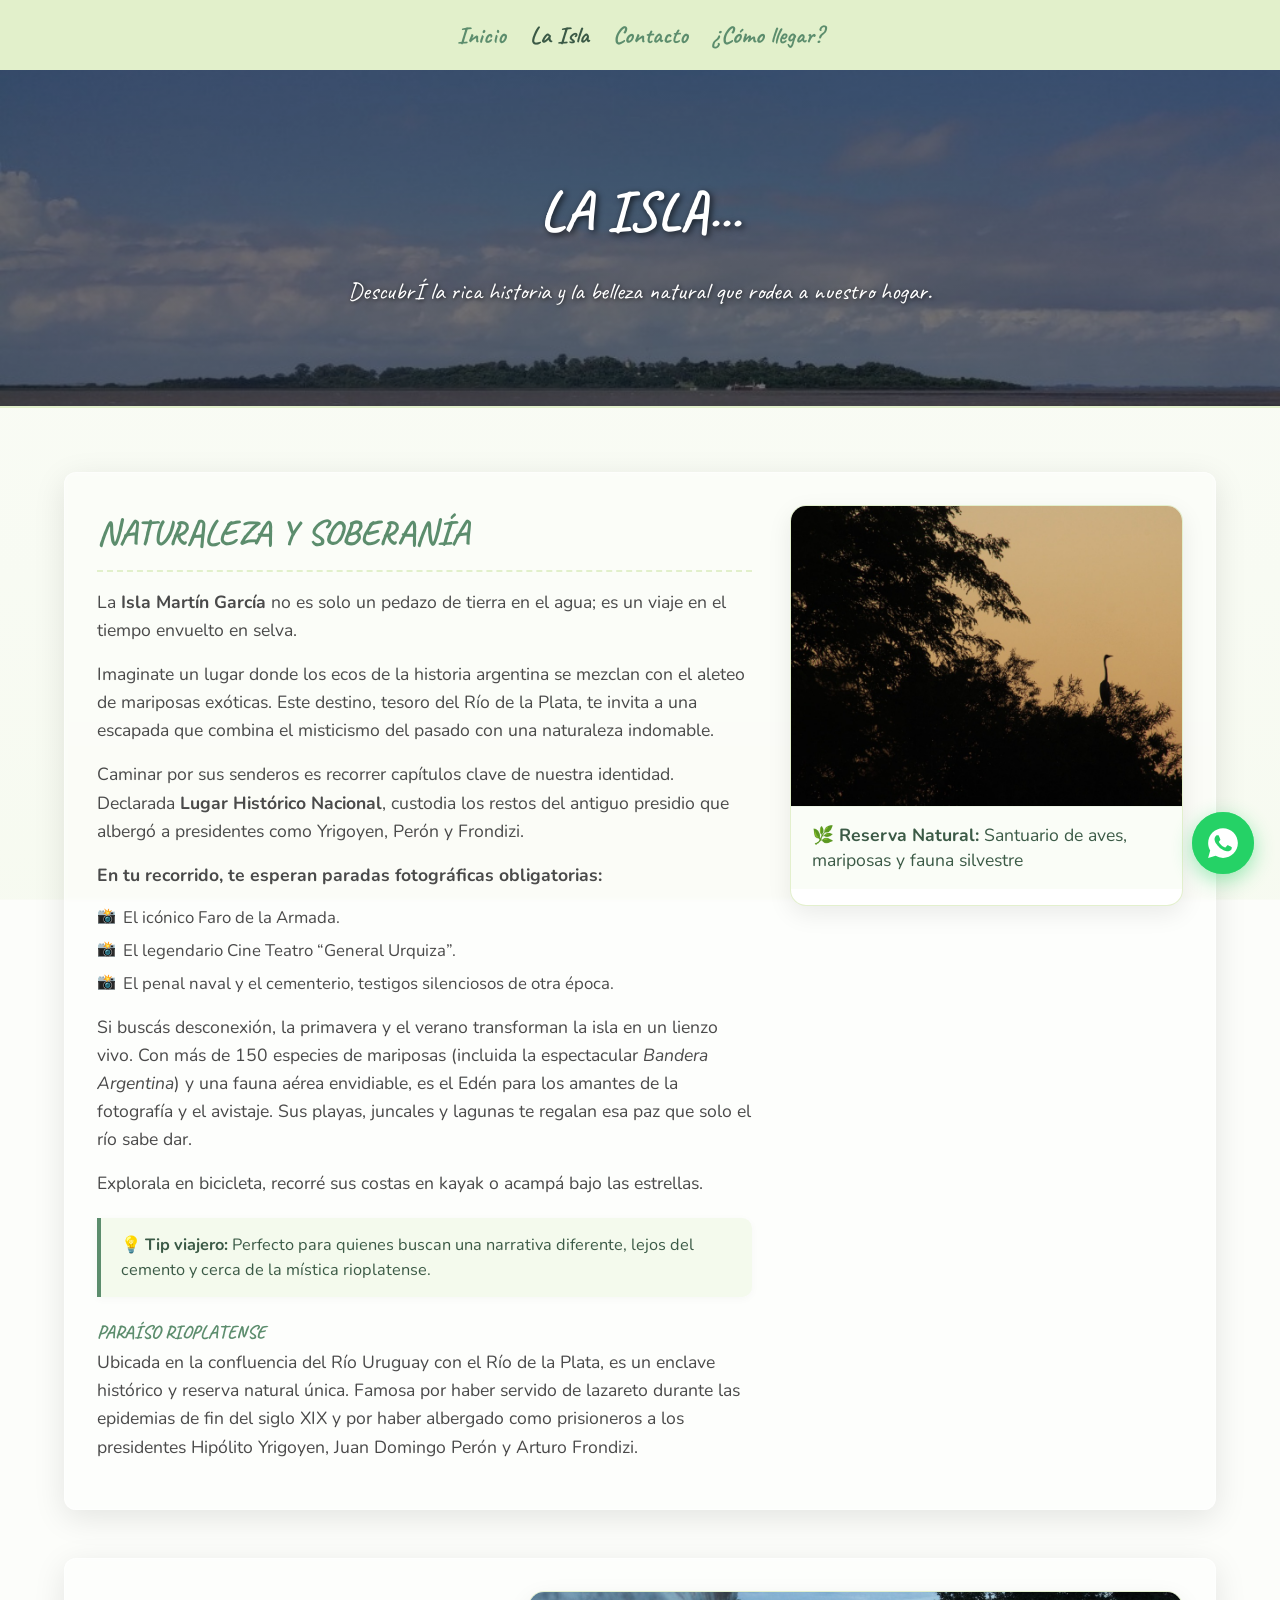
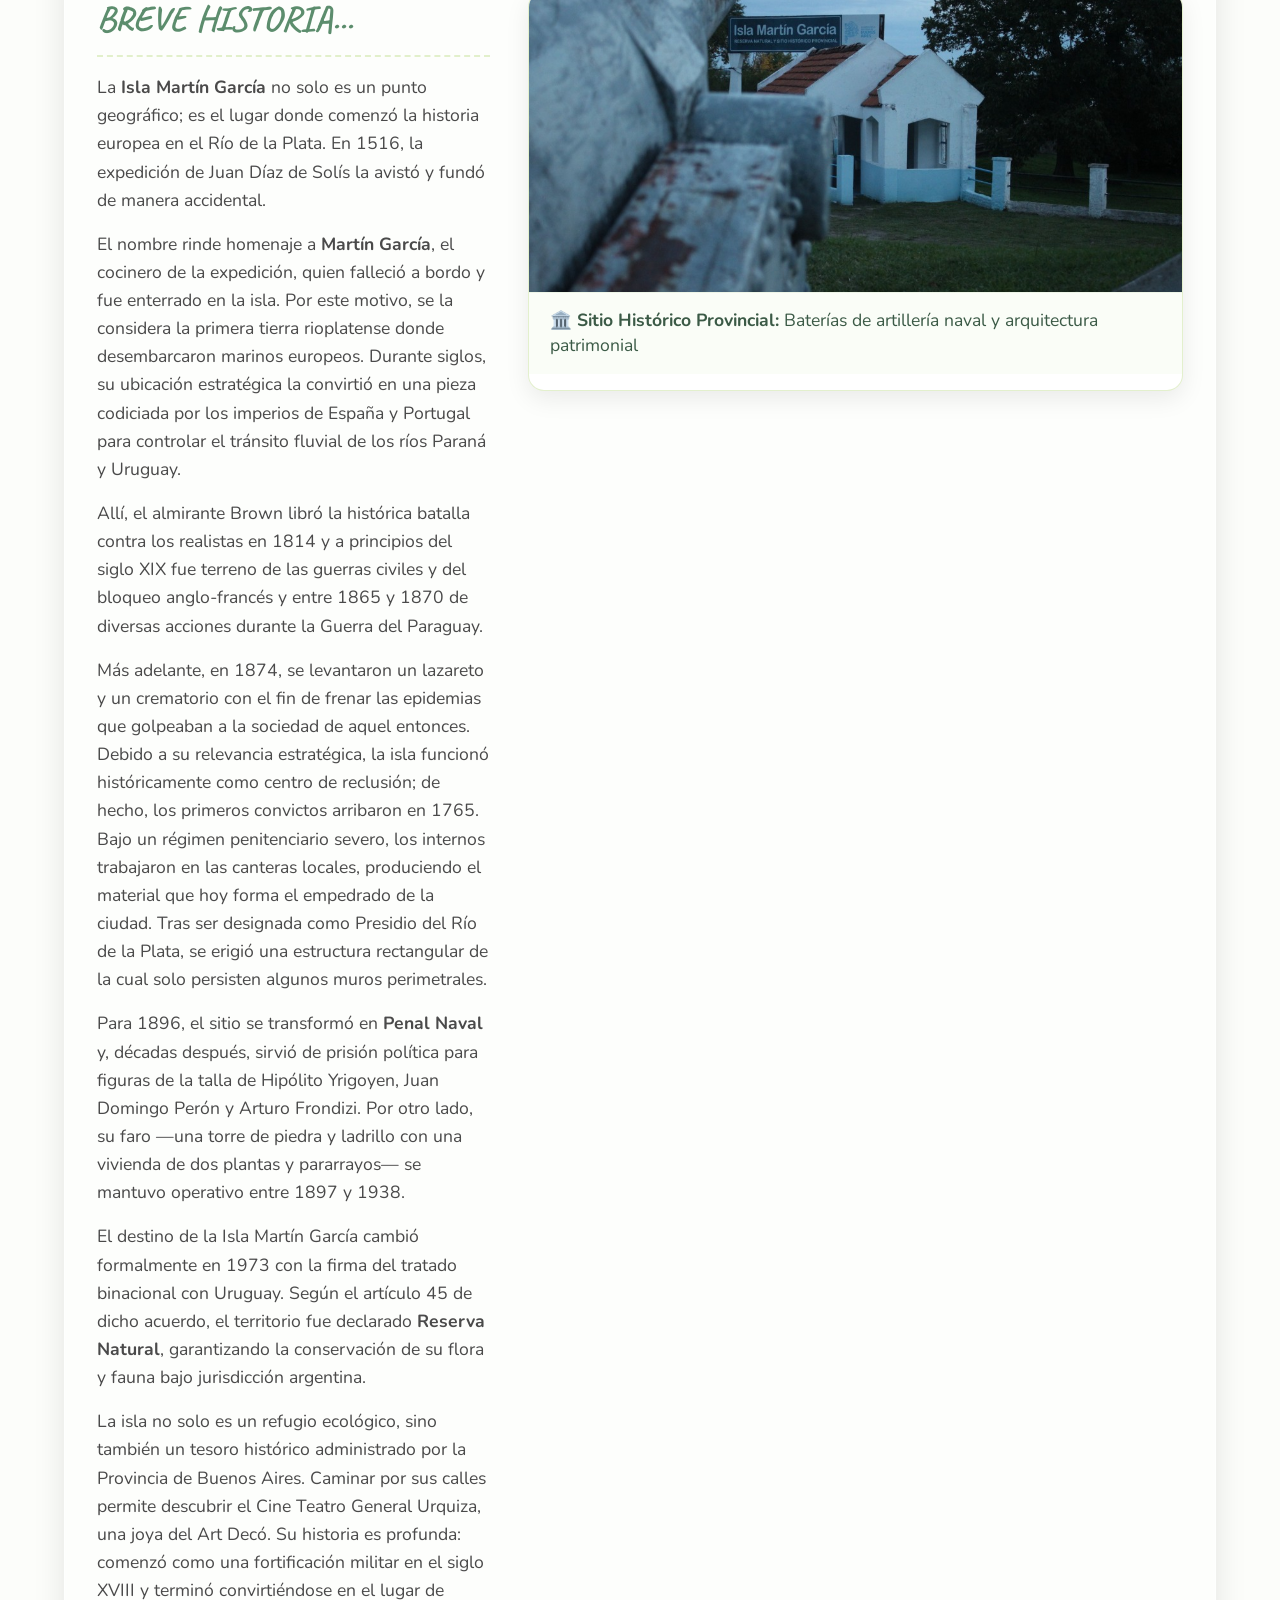
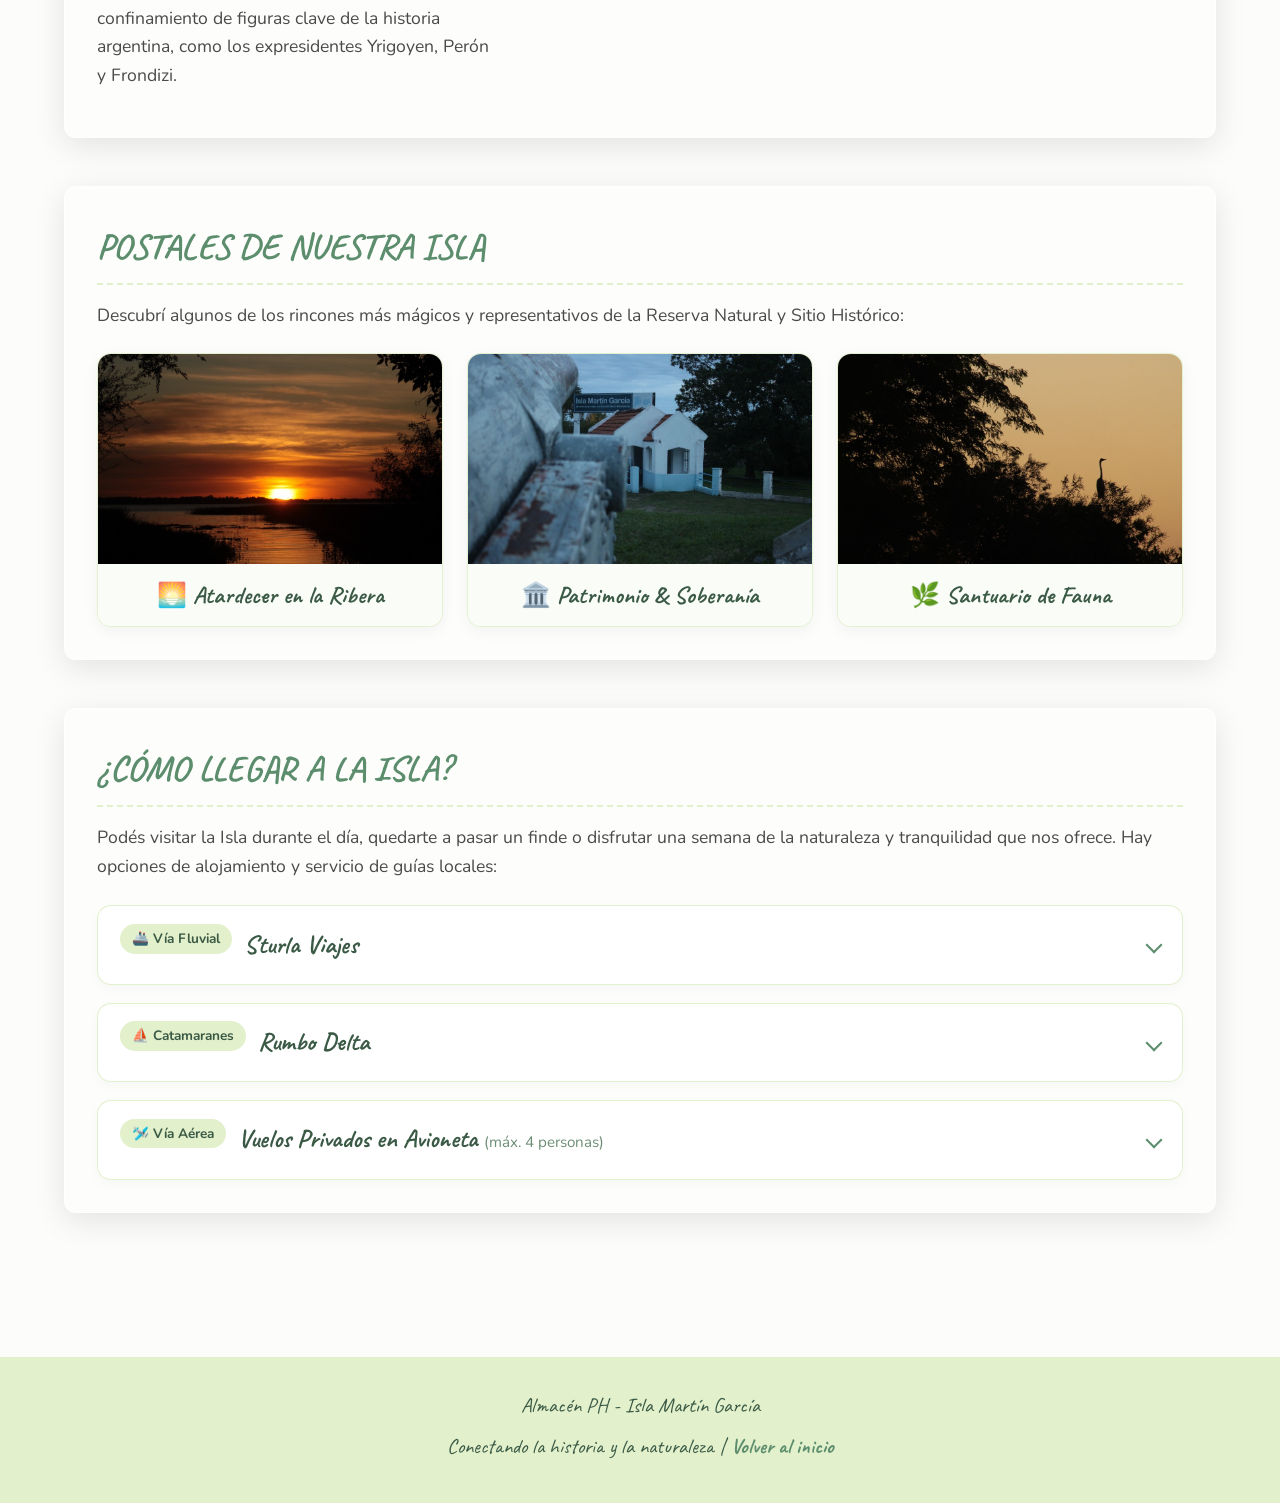
==== historia.html @ ea7d2fed "Actualizar foto del hero en ambas paginas con la panoramica de la Isla Martin Garcia" ====
<!DOCTYPE html>
<html lang="es">
<head>
    <meta charset="UTF-8">
    <meta name="viewport" content="width=device-width, initial-scale=1.0">
    <title>Historia - Isla Martín García</title>
    <link rel="stylesheet" href="styles.css?v=3.8">
</head>
<body>
    <header>
        <nav>
            <ul>
                <li><a href="index.html">Inicio</a></li>
                <li><a href="historia.html" style="color: #3b5a46;">La Isla</a></li>
                <li><a href="index.html#contacto">Contacto</a></li>
                <li><a href="#como-llegar">¿Cómo llegar?</a></li>
            </ul>
        </nav>
    </header>

    <section class="hero">
        <h2>LA ISLA...</h2>
        <p class="cursive-text">DescubrÍ la rica historia y la belleza natural que rodea a nuestro hogar.</p>
    </section>

    <main class="historia-main-container">
        <section class="content-section history-media-section">
            <div class="history-content-grid">
                <div class="history-text-col">
                    <h2>NATURALEZA Y SOBERANÍA</h2>
                    <p>La <strong>Isla Martín García</strong> no es solo un pedazo de tierra en el agua; es un viaje en el tiempo envuelto en selva.</p>
                    <p>Imaginate un lugar donde los ecos de la historia argentina se mezclan con el aleteo de mariposas exóticas. Este destino, tesoro del Río de la Plata, te invita a una escapada que combina el misticismo del pasado con una naturaleza indomable.</p>
                    <p>Caminar por sus senderos es recorrer capítulos clave de nuestra identidad. Declarada <strong>Lugar Histórico Nacional</strong>, custodia los restos del antiguo presidio que albergó a presidentes como Yrigoyen, Perón y Frondizi.</p>
                    
                    <p><strong>En tu recorrido, te esperan paradas fotográficas obligatorias:</strong></p>
                    <ul class="history-points">
                        <li>El icónico Faro de la Armada.</li>
                        <li>El legendario Cine Teatro “General Urquiza”.</li>
                        <li>El penal naval y el cementerio, testigos silenciosos de otra época.</li>
                    </ul>

                    <p>Si buscás desconexión, la primavera y el verano transforman la isla en un lienzo vivo. Con más de 150 especies de mariposas (incluida la espectacular <em>Bandera Argentina</em>) y una fauna aérea envidiable, es el Edén para los amantes de la fotografía y el avistaje. Sus playas, juncales y lagunas te regalan esa paz que solo el río sabe dar.</p>
                    <p>Explorala en bicicleta, recorré sus costas en kayak o acampá bajo las estrellas.</p>
                    
                    <div class="tip-viajero">
                        💡 <strong>Tip viajero:</strong> Perfecto para quienes buscan una narrativa diferente, lejos del cemento y cerca de la mística rioplatense.
                    </div>

                    <h3>PARAÍSO RIOPLATENSE</h3>
                    <p>Ubicada en la confluencia del Río Uruguay con el Río de la Plata, es un enclave histórico y reserva natural única. Famosa por haber servido de lazareto durante las epidemias de fin del siglo XIX y por haber albergado como prisioneros a los presidentes Hipólito Yrigoyen, Juan Domingo Perón y Arturo Frondizi.</p>
                </div>
                <div class="history-media-card">
                    <div class="history-img-wrapper">
                        <img src="img/fauna-garza-isla.jpg" alt="Fauna autóctona en la Reserva Natural Isla Martín García" loading="lazy" class="history-img">
                    </div>
                    <p class="history-caption">🌿 <strong>Reserva Natural:</strong> Santuario de aves, mariposas y fauna silvestre</p>
                </div>
            </div>
        </section>

        <section class="content-section history-media-section">
            <div class="history-content-grid reverse-grid">
                <div class="history-text-col">
                    <h2>BREVE HISTORIA...</h2>
                    <p>La <strong>Isla Martín García</strong> no solo es un punto geográfico; es el lugar donde comenzó la historia europea en el Río de la Plata. En 1516, la expedición de Juan Díaz de Solís la avistó y fundó de manera accidental.</p>
                    <p>El nombre rinde homenaje a <strong>Martín García</strong>, el cocinero de la expedición, quien falleció a bordo y fue enterrado en la isla. Por este motivo, se la considera la primera tierra rioplatense donde desembarcaron marinos europeos. Durante siglos, su ubicación estratégica la convirtió en una pieza codiciada por los imperios de España y Portugal para controlar el tránsito fluvial de los ríos Paraná y Uruguay.</p>
                    <p>Allí, el almirante Brown libró la histórica batalla contra los realistas en 1814 y a principios del siglo XIX fue terreno de las guerras civiles y del bloqueo anglo-francés y entre 1865 y 1870 de diversas acciones durante la Guerra del Paraguay.</p>
                    <p>Más adelante, en 1874, se levantaron un lazareto y un crematorio con el fin de frenar las epidemias que golpeaban a la sociedad de aquel entonces. Debido a su relevancia estratégica, la isla funcionó históricamente como centro de reclusión; de hecho, los primeros convictos arribaron en 1765. Bajo un régimen penitenciario severo, los internos trabajaron en las canteras locales, produciendo el material que hoy forma el empedrado de la ciudad. Tras ser designada como Presidio del Río de la Plata, se erigió una estructura rectangular de la cual solo persisten algunos muros perimetrales.</p>
                    <p>Para 1896, el sitio se transformó en <strong>Penal Naval</strong> y, décadas después, sirvió de prisión política para figuras de la talla de Hipólito Yrigoyen, Juan Domingo Perón y Arturo Frondizi. Por otro lado, su faro —una torre de piedra y ladrillo con una vivienda de dos plantas y pararrayos— se mantuvo operativo entre 1897 y 1938.</p>
                    <p>El destino de la Isla Martín García cambió formalmente en 1973 con la firma del tratado binacional con Uruguay. Según el artículo 45 de dicho acuerdo, el territorio fue declarado <strong>Reserva Natural</strong>, garantizando la conservación de su flora y fauna bajo jurisdicción argentina.</p>
                    <p>La isla no solo es un refugio ecológico, sino también un tesoro histórico administrado por la Provincia de Buenos Aires. Caminar por sus calles permite descubrir el Cine Teatro General Urquiza, una joya del Art Decó. Su historia es profunda: comenzó como una fortificación militar en el siglo XVIII y terminó convirtiéndose en el lugar de confinamiento de figuras clave de la historia argentina, como los expresidentes Yrigoyen, Perón y Frondizi.</p>
                </div>
                <div class="history-media-card">
                    <div class="history-img-wrapper">
                        <img src="img/canon-sitio-historico.jpg" alt="Cañón histórico y puesto de guardia naval en la Reserva y Sitio Histórico Provincial" loading="lazy" class="history-img">
                    </div>
                    <p class="history-caption">🏛️ <strong>Sitio Histórico Provincial:</strong> Baterías de artillería naval y arquitectura patrimonial</p>
                </div>
            </div>
        </section>

        <!-- Galería Fotográfica: Postales de Nuestra Isla -->
        <section class="content-section">
            <h2>POSTALES DE NUESTRA ISLA</h2>
            <p>Descubrí algunos de los rincones más mágicos y representativos de la Reserva Natural y Sitio Histórico:</p>
            
            <div class="postales-gallery-grid">
                <div class="postal-card">
                    <div class="postal-img-wrap">
                        <img src="img/atardecer-isla.jpg" alt="Atardecer dorado sobre la ribera de la Isla Martín García" loading="lazy" class="postal-img">
                    </div>
                    <div class="postal-info">
                        <h4 class="postal-title">🌅 Atardecer en la Ribera</h4>
                    </div>
                </div>

                <div class="postal-card">
                    <div class="postal-img-wrap">
                        <img src="img/canon-sitio-historico.jpg" alt="Baterías históricas y arquitectura costera" loading="lazy" class="postal-img">
                    </div>
                    <div class="postal-info">
                        <h4 class="postal-title">🏛️ Patrimonio & Soberanía</h4>
                    </div>
                </div>

                <div class="postal-card">
                    <div class="postal-img-wrap">
                        <img src="img/fauna-garza-isla.jpg" alt="Santuario de fauna silvestre en los árboles" loading="lazy" class="postal-img">
                    </div>
                    <div class="postal-info">
                        <h4 class="postal-title">🌿 Santuario de Fauna</h4>
                    </div>
                </div>
            </div>
        </section>

        <section id="como-llegar" class="content-section">
            <h2>¿CÓMO LLEGAR A LA ISLA?</h2>
            <p>Podés visitar la Isla durante el día, quedarte a pasar un finde o disfrutar una semana de la naturaleza y tranquilidad que nos ofrece. Hay opciones de alojamiento y servicio de guías locales:</p>
            
            <div class="transport-accordion-container">
                <!-- Vía Fluvial 1: Sturla Viajes -->
                <details class="transport-accordion" name="transport-options">
                    <summary class="accordion-header">
                        <div class="accordion-title-wrap">
                            <span class="transport-badge">🚢 Vía Fluvial</span>
                            <h3>Sturla Viajes</h3>
                        </div>
                        <span class="accordion-chevron" aria-hidden="true"></span>
                    </summary>
                    <div class="accordion-content">
                        <p>La opción tradicional de navegación en cómodas lanchas rápidas y catamaranes. Travesía panorámica de aproximadamente 2 horas y media por el Delta y el Río de la Plata.</p>
                        <ul class="transport-points">
                            <li><strong>Puerto Madero:</strong> Dársena Norte (CABA).</li>
                            <li><strong>Tigre:</strong> Estación Fluvial.</li>
                            <li>Salidas regulares los fines de semana y feriados.</li>
                        </ul>
                        <a href="https://www.sturlaviajes.tur.ar/" target="_blank" rel="noopener noreferrer" class="btn-sturla">
                            Ver Horarios en Sturla ↗
                        </a>
                    </div>
                </details>

                <!-- Vía Fluvial 2: Rumbo Delta -->
                <details class="transport-accordion" name="transport-options">
                    <summary class="accordion-header">
                        <div class="accordion-title-wrap">
                            <span class="transport-badge">⛵ Catamaranes</span>
                            <h3>Rumbo Delta</h3>
                        </div>
                        <span class="accordion-chevron" aria-hidden="true"></span>
                    </summary>
                    <div class="accordion-content">
                        <p>Ofrece excursiones de navegación, paseos y salidas por los ríos del Delta y hacia la Isla Martín García.</p>
                        <ul class="transport-points">
                            <li><strong>Tigre:</strong> Salidas desde la zona del puerto fluvial y Tigre centro.</li>
                            <li>Navegación en catamarán con amplias comodidades y cubierta panorámica.</li>
                            <li>Excursiones grupales y paseos turísticos.</li>
                        </ul>
                        <a href="https://rumbodeltacatamaranes.com.ar/" target="_blank" rel="noopener noreferrer" class="btn-sturla">
                            Ver Rumbo Delta ↗
                        </a>
                    </div>
                </details>

                <!-- Vía Aérea: Vuelos Privados -->
                <details class="transport-accordion" name="transport-options">
                    <summary class="accordion-header">
                        <div class="accordion-title-wrap">
                            <span class="transport-badge">🛩️ Vía Aérea</span>
                            <h3>Vuelos Privados en Avioneta <small>(máx. 4 personas)</small></h3>
                        </div>
                        <span class="accordion-chevron" aria-hidden="true"></span>
                    </summary>
                    <div class="accordion-content">
                        <p>Una alternativa rápida, exclusiva y con vistas aéreas increíbles de todo el Delta. Vuelos en avioneta que aterrizan directamente en la pista del aeródromo de la isla.</p>
                        <ul class="transport-points">
                            <li>Vuelos directos y traslados personalizados a demanda.</li>
                            <li>Aterrizaje en el Aeródromo de la Isla Martín García.</li>
                            <li>Ideal para escapadas ejecutivas o emergencias.</li>
                        </ul>
                        <a href="https://wa.me/5491124702811?text=Hola!%20Quisiera%20consultar%20por%20los%20vuelos%20privados%20en%20avioneta%20a%20la%20Isla%20Mart%C3%ADn%20Garc%C3%ADa." target="_blank" rel="noopener noreferrer" class="btn-whatsapp" id="whatsapp-vuelos">
                            💬 Consultar Vuelos por WhatsApp
                        </a>
                    </div>
                </details>
            </div>
        </section>
    </main>

    <footer>
        <p>Almacén PH - Isla Martín García</p>
        <p>Conectando la historia y la naturaleza | <a href="index.html">Volver al inicio</a></p>
    </footer>

    <!-- Botón Flotante de WhatsApp -->
    <a href="https://wa.me/5491124702811?text=Hola%20Almac%C3%A9n%20PH!%20Te%20escribo%20desde%20la%20p%C3%A1gina%20web." class="whatsapp-float" target="_blank" rel="noopener noreferrer" aria-label="Escribinos por WhatsApp">
        <span class="whatsapp-tooltip">¿Dudas o pedidos? ¡Escribinos!</span>
        <svg viewBox="0 0 32 32" width="34" height="34" fill="#ffffff">
            <path d="M16.002 2C8.28 2 2 8.28 2 16.002c0 2.597.712 5.034 1.947 7.127L2 30l7.07-1.895A13.94 13.94 0 0 0 16.002 30C23.723 30 30 23.723 30 16.002 30 8.28 23.723 2 16.002 2zm7.98 19.822c-.332.934-1.928 1.787-2.698 1.901-.689.103-1.56.146-2.518-.159-.582-.186-1.326-.432-2.278-.842-4.009-1.733-6.626-5.77-6.827-6.035-.201-.266-1.632-2.169-1.632-4.137s1.034-2.936 1.401-3.336c.367-.4.8-.5 1.066-.5.267 0 .534.003.766.015.246.012.574-.093.899.687.333.801 1.133 2.769 1.233 2.97.1.201.167.433.033.7-.133.267-.2.433-.4.667-.2.233-.42.52-.6.7-.2.2-.408.416-.175.816.233.4 1.036 1.71 2.224 2.769 1.527 1.362 2.815 1.784 3.214 1.984.4.2.634.167.867-.1.233-.267 1-1.167 1.267-1.567.267-.4.533-.333.9-.2s2.333 1.1 2.733 1.3c.4.2.667.3.767.467.1.166.1.966-.233 1.9z"/>
    </a>

    <!-- Compatibilidad de acordeón en navegadores móviles anteriores -->
    <script>
        const accordions = document.querySelectorAll('.transport-accordion');
        accordions.forEach(item => {
            item.addEventListener('toggle', () => {
                if (item.open) {
                    accordions.forEach(other => {
                        if (other !== item) other.removeAttribute('open');
                    });
                }
            });
        });
    </script>
</body>
</html>
---- styles.css ----
@import url('https://fonts.googleapis.com/css2?family=Caveat:wght@400;700&family=Nunito:wght@300;400;700&display=swap');

html {
    scroll-behavior: smooth;
}

* {
    margin: 0;
    padding: 0;
    box-sizing: border-box;
}

body {
    font-family: 'Nunito', sans-serif; /* Readable font for bulk text */
    background-color: #fcfdfa; /* Very light, warm white */
    color: #4a4a4a;
    line-height: 1.6;
}

h1, h2, h3, h4, .cursive-text {
    font-family: 'Caveat', cursive; /* Space-saving cursive for headings */
    color: #5c8d6d; /* Nature green */
}

header {
    background-color: #e2f0cb; /* Pastel green */
    padding: 1rem 5%;
    display: flex;
    justify-content: center;
    align-items: center;
    box-shadow: 0 2px 5px rgba(0,0,0,0.05);
}

header h1 {
    font-size: 2.5rem;
    margin: 0;
}

header a {
    text-decoration: none;
    color: #5c8d6d;
}

nav ul {
    list-style: none;
    display: flex;
    gap: 1.5rem;
}

nav ul li a {
    text-decoration: none;
    color: #5c8d6d;
    font-weight: 700;
    font-family: 'Caveat', cursive;
    font-size: 1.5rem;
    transition: color 0.3s;
}

nav ul li a:hover {
    color: #3b5a46;
}

.hero {
    position: relative;
    background-image: linear-gradient(rgba(0, 0, 0, 0.42), rgba(0, 0, 0, 0.42)), url('img/isla-panoramica.jpg');
    background-size: cover;
    background-position: center 60%;
    padding: 6rem 5%;
    text-align: center;
    border-bottom: 2px solid #e2f0cb;
}

.hero h2 {
    font-size: 3.5rem;
    margin-bottom: 1rem;
    color: #ffffff;
    text-shadow: 2px 2px 6px rgba(0, 0, 0, 0.7);
}

.hero p {
    font-size: 1.5rem;
    max-width: 800px;
    margin: 0 auto;
    color: #ffffff;
    text-shadow: 1px 1px 4px rgba(0, 0, 0, 0.7);
}

main {
    padding: 3rem 5%;
    max-width: 1200px;
    margin: 0 auto;
}

main.historia-main-container {
    max-width: 100%;
    padding: 4rem 5%;
    /* Filtro de color suave */
    background-image: linear-gradient(rgba(243, 249, 236, 0.2), rgba(226, 240, 203, 0.2)), url('img/lancha.jpg');
    background-size: cover; /* Vuelve a darle zoom para que llene el espacio */
    background-position: center;
    background-attachment: fixed;
}

main.historia-main-container .content-section {
    max-width: 1200px;
    margin: 0 auto 3rem auto;
    background: rgba(255, 255, 255, 0.45); /* Cuadros mucho más transparentes */
    backdrop-filter: blur(2px); /* Menos desenfoque para ver la panadería nítida */
    -webkit-backdrop-filter: blur(2px);
    box-shadow: 0 8px 32px rgba(0, 0, 0, 0.1);
    border: 1px solid rgba(255, 255, 255, 0.5);
}

.content-section {
    margin-bottom: 3rem;
    background: #ffffff;
    padding: 2rem;
    border-radius: 12px;
    box-shadow: 0 4px 10px rgba(0,0,0,0.03);
}

.content-section h2 {
    font-size: 2.2rem;
    margin-bottom: 1rem;
    border-bottom: 2px dashed #e2f0cb;
    padding-bottom: 0.5rem;
}

.content-section p, .content-section ul {
    margin-bottom: 1rem;
    font-size: 1.1rem;
}

.content-section ul {
    padding-left: 2rem;
}

.content-section li {
    margin-bottom: 0.5rem;
}

.btn {
    display: inline-block;
    background-color: #5c8d6d;
    color: white;
    padding: 0.75rem 1.5rem;
    border-radius: 25px;
    text-decoration: none;
    font-family: 'Caveat', cursive;
    font-size: 1.5rem;
    transition: background-color 0.3s;
    margin-top: 1rem;
}

.btn:hover {
    background-color: #3b5a46;
}

footer {
    background-color: #e2f0cb;
    text-align: center;
    padding: 2rem 5%;
    margin-top: 2rem;
}

footer p {
    margin-bottom: 0.5rem;
    font-family: 'Caveat', cursive;
    font-size: 1.3rem;
    color: #3b5a46;
}

footer a {
    color: #5c8d6d;
    font-weight: bold;
    text-decoration: none;
}

footer a:hover {
    text-decoration: underline;
}

.map-container {
    margin-top: 1.5rem;
    width: 100%;
    height: 380px;
    border-radius: 14px;
    overflow: hidden;
    box-shadow: 0 4px 15px rgba(0, 0, 0, 0.08);
    border: 1px solid #d4e8c7;
}

.map-container iframe {
    width: 100%;
    height: 100%;
    border: 0;
}

/* Responsive */
@media (max-width: 768px) {
    header {
        flex-direction: column;
        text-align: center;
    }
    nav ul {
        margin-top: 1rem;
        flex-wrap: wrap;
        justify-content: center;
    }
    .hero {
        padding: 4.5rem 5%;
        background-position: center 65%;
    }
    .hero h2 {
        font-size: 2.5rem;
    }
}

/* ===================================================
   INTRO SPLASH - ANIMACIÓN DEL CARPINCHO (SENIOR UX)
   =================================================== */
.intro-splash {
    position: fixed;
    top: 0;
    left: 0;
    width: 100vw;
    height: 100vh;
    background: radial-gradient(circle at center, #ffffff 0%, #f6faf1 55%, #e6f0da 100%);
    z-index: 999999;
    display: flex;
    flex-direction: column;
    align-items: center;
    justify-content: center;
    overflow: hidden;
    cursor: pointer;
    user-select: none;
    transition: opacity 0.75s cubic-bezier(0.4, 0, 0.2, 1), transform 0.75s cubic-bezier(0.4, 0, 0.2, 1);
}

.intro-splash.intro-fade-out {
    opacity: 0;
    transform: scale(1.03);
    pointer-events: none;
}

.skip-btn {
    position: absolute;
    top: 24px;
    right: 28px;
    background: rgba(255, 255, 255, 0.85);
    backdrop-filter: blur(8px);
    -webkit-backdrop-filter: blur(8px);
    border: 1px solid #cce2bb;
    color: #497255;
    padding: 8px 18px;
    border-radius: 25px;
    font-size: 0.95rem;
    font-family: 'Nunito', sans-serif;
    font-weight: 700;
    cursor: pointer;
    z-index: 20;
    transition: all 0.25s ease;
    box-shadow: 0 4px 12px rgba(0, 0, 0, 0.05);
}

.skip-btn:hover {
    background: #5c8d6d;
    color: #ffffff;
    border-color: #5c8d6d;
    transform: translateY(-2px);
    box-shadow: 0 6px 16px rgba(92, 141, 109, 0.25);
}

.intro-content-wrapper {
    position: relative;
    display: flex;
    flex-direction: column;
    align-items: center;
    justify-content: center;
    width: 100%;
    max-width: 440px;
    padding: 10px;
}

.intro-stage-container {
    position: relative;
    width: min(80vw, 340px);
    height: min(80vw, 340px);
    max-height: 48vh;
    display: flex;
    align-items: center;
    justify-content: center;
}

/* Ondas circulares / aureolas del charco de agua */
.water-pond-ambient {
    position: absolute;
    bottom: 8%;
    left: 50%;
    transform: translateX(-50%);
    width: 280px;
    height: 110px;
    pointer-events: none;
    z-index: 1;
}

.water-ring {
    position: absolute;
    top: 50%;
    left: 50%;
    transform: translate(-50%, -50%);
    border-radius: 50%;
    border: 2px solid rgba(135, 195, 218, 0.5);
    background: radial-gradient(ellipse at center, rgba(162, 220, 240, 0.35) 0%, rgba(162, 220, 240, 0.08) 50%, transparent 75%);
    opacity: 0;
}

.water-ring.ring-1 {
    width: 140px;
    height: 55px;
    animation: pond-breathe 2.4s ease-out infinite;
}

.water-ring.ring-2 {
    width: 210px;
    height: 80px;
    animation: pond-breathe 2.4s ease-out 0.8s infinite;
}

.water-ring.ring-3 {
    width: 280px;
    height: 105px;
    animation: pond-breathe 2.4s ease-out 1.6s infinite;
}

@keyframes pond-breathe {
    0% {
        transform: translate(-50%, -50%) scale(0.65);
        opacity: 0;
    }
    40% {
        opacity: 0.85;
    }
    100% {
        transform: translate(-50%, -50%) scale(1.35);
        opacity: 0;
    }
}

/* Escenario del carpincho */
.carpincho-stage {
    position: relative;
    width: 100%;
    height: 100%;
    display: flex;
    align-items: center;
    justify-content: center;
    z-index: 2;
}

.c-step {
    position: absolute;
    width: 95%;
    height: 95%;
    object-fit: contain;
    opacity: 0;
    pointer-events: none;
    transition: opacity 0.35s ease, transform 0.45s cubic-bezier(0.25, 1, 0.5, 1);
}

.c-step.active {
    opacity: 1;
    pointer-events: auto;
}

/* Fase 1: Caminando hacia el charco */
.c-step1.active {
    animation: carpincho-walk 1.3s cubic-bezier(0.25, 0.1, 0.25, 1) forwards;
}

@keyframes carpincho-walk {
    0% {
        transform: translateX(-65px) translateY(4px);
    }
    25% {
        transform: translateX(-40px) translateY(-8px);
    }
    50% {
        transform: translateX(-20px) translateY(3px);
    }
    75% {
        transform: translateX(-7px) translateY(-6px);
    }
    100% {
        transform: translateX(0px) translateY(0px);
    }
}

/* Fase 2: Mirando con ternura al visitante */
.c-step2.active {
    animation: carpincho-look 1.2s ease-out forwards;
}

@keyframes carpincho-look {
    0% {
        transform: scale(0.97) translateY(2px);
    }
    50% {
        transform: scale(1.02) translateY(-3px);
    }
    100% {
        transform: scale(1) translateY(0);
    }
}

/* Fase 3: Salto y chapuzón */
.c-step3.active {
    animation: carpincho-dive 1.15s cubic-bezier(0.22, 1, 0.36, 1) forwards;
}

@keyframes carpincho-dive {
    0% {
        transform: translateY(8px) scale(0.95);
    }
    35% {
        transform: translateY(-42px) scale(1.06);
    }
    65% {
        transform: translateY(14px) scale(1.02);
    }
    100% {
        transform: translateY(8px) scale(1);
    }
}

/* Salpicaduras de agua animadas */
.water-splash-fx {
    position: absolute;
    bottom: 20%;
    left: 50%;
    transform: translateX(-50%);
    width: 180px;
    height: 90px;
    pointer-events: none;
    opacity: 0;
    z-index: 3;
}

.water-splash-fx.active {
    opacity: 1;
}

.splash-drop {
    position: absolute;
    width: 8px;
    height: 12px;
    background: #7ec0db;
    border-radius: 50%;
    opacity: 0;
}

.water-splash-fx.active .drop-1 {
    left: 20%;
    animation: drop-shoot-1 0.75s ease-out forwards;
}
.water-splash-fx.active .drop-2 {
    left: 38%;
    animation: drop-shoot-2 0.85s ease-out 0.05s forwards;
}
.water-splash-fx.active .drop-3 {
    left: 62%;
    animation: drop-shoot-3 0.8s ease-out 0.08s forwards;
}
.water-splash-fx.active .drop-4 {
    left: 80%;
    animation: drop-shoot-4 0.75s ease-out 0.02s forwards;
}

@keyframes drop-shoot-1 {
    0% { transform: translate(0, 0) scale(0.5); opacity: 1; }
    50% { transform: translate(-32px, -48px) scale(1.3); opacity: 0.9; }
    100% { transform: translate(-48px, 16px) scale(0.3); opacity: 0; }
}

@keyframes drop-shoot-2 {
    0% { transform: translate(0, 0) scale(0.6); opacity: 1; }
    50% { transform: translate(-12px, -64px) scale(1.4); opacity: 0.95; }
    100% { transform: translate(-18px, 22px) scale(0.3); opacity: 0; }
}

@keyframes drop-shoot-3 {
    0% { transform: translate(0, 0) scale(0.6); opacity: 1; }
    50% { transform: translate(16px, -58px) scale(1.4); opacity: 0.95; }
    100% { transform: translate(26px, 22px) scale(0.3); opacity: 0; }
}

@keyframes drop-shoot-4 {
    0% { transform: translate(0, 0) scale(0.5); opacity: 1; }
    50% { transform: translate(36px, -44px) scale(1.2); opacity: 0.9; }
    100% { transform: translate(52px, 16px) scale(0.3); opacity: 0; }
}

/* Texto de bienvenida en la intro */
.intro-caption {
    position: relative;
    margin-top: 6px;
    text-align: center;
    width: 100%;
    opacity: 0;
    transition: opacity 0.5s ease;
    z-index: 4;
}

.intro-caption.visible {
    opacity: 1;
}

.intro-welcome {
    font-family: 'Caveat', cursive;
    font-size: 1.6rem;
    color: #638a6e;
    margin: 0;
    line-height: 1.1;
}

.intro-title {
    font-family: 'Caveat', cursive;
    font-size: 2.7rem;
    color: #3b5a46;
    margin: 0;
    line-height: 1;
}

.intro-island {
    font-family: 'Nunito', sans-serif;
    font-size: 0.85rem;
    letter-spacing: 2px;
    text-transform: uppercase;
    color: #7d9a83;
    margin-top: 3px;
    font-weight: 700;
}

@media (max-width: 600px) {
    .skip-btn {
        top: 16px;
        right: 16px;
        padding: 5px 14px;
        font-size: 0.85rem;
    }
    .intro-title {
        font-size: 2.2rem;
    }
    .intro-welcome {
        font-size: 1.35rem;
    }
}

/* ===================================================
   SECCIÓN: CÓMO LLEGAR (TRANSPORTE DESPLEGABLE)
   =================================================== */
#como-llegar {
    scroll-margin-top: 30px;
}

.transport-accordion-container {
    display: flex;
    flex-direction: column;
    gap: 1.1rem;
    margin-top: 1.6rem;
}

.transport-accordion {
    background: rgba(255, 255, 255, 0.75);
    border: 1px solid rgba(226, 240, 203, 0.95);
    border-radius: 14px;
    overflow: hidden;
    box-shadow: 0 4px 12px rgba(0, 0, 0, 0.03);
    transition: all 0.25s ease;
}

.transport-accordion[open] {
    background: #ffffff;
    box-shadow: 0 8px 24px rgba(92, 141, 109, 0.14);
    border-color: #5c8d6d;
}

.accordion-header {
    display: flex;
    align-items: center;
    justify-content: space-between;
    padding: 1.1rem 1.4rem;
    cursor: pointer;
    list-style: none;
    user-select: none;
    transition: background-color 0.2s ease;
}

.accordion-header::-webkit-details-marker {
    display: none;
}

.accordion-header:hover {
    background-color: rgba(246, 250, 241, 0.6);
}

.accordion-title-wrap {
    display: flex;
    align-items: center;
    gap: 12px;
    flex-wrap: wrap;
}

.accordion-title-wrap h3 {
    margin: 0;
    font-size: 1.6rem;
    color: #3b5a46;
    line-height: 1.2;
}

.accordion-title-wrap h3 small {
    font-size: 0.95rem;
    color: #6d8e75;
    font-weight: normal;
    font-family: 'Nunito', sans-serif;
}

.accordion-chevron {
    width: 12px;
    height: 12px;
    border-right: 2.5px solid #5c8d6d;
    border-bottom: 2.5px solid #5c8d6d;
    transform: rotate(45deg);
    transition: transform 0.3s cubic-bezier(0.4, 0, 0.2, 1);
    flex-shrink: 0;
    margin-left: 10px;
}

.transport-accordion[open] .accordion-chevron {
    transform: rotate(-135deg);
}

.accordion-content {
    padding: 0 1.4rem 1.4rem 1.4rem;
    animation: fadeInContent 0.35s ease;
}

@keyframes fadeInContent {
    from {
        opacity: 0;
        transform: translateY(-6px);
    }
    to {
        opacity: 1;
        transform: translateY(0);
    }
}

.accordion-content p {
    font-size: 1.05rem;
    color: #4a4a4a;
    line-height: 1.5;
    margin-bottom: 1rem;
}

@media (max-width: 600px) {
    .accordion-header {
        padding: 0.95rem 1.1rem;
    }
    .accordion-title-wrap {
        gap: 8px;
    }
    .accordion-title-wrap h3 {
        font-size: 1.35rem;
    }
    .accordion-content {
        padding: 0 1.1rem 1.2rem 1.1rem;
    }
    .btn-sturla, .btn-whatsapp {
        width: 100%;
        font-size: 1.3rem;
    }
}

.transport-grid {
    display: grid;
    grid-template-columns: repeat(auto-fit, minmax(280px, 1fr));
    gap: 1.5rem;
    margin-top: 1.5rem;
}

.transport-card {
    background: rgba(255, 255, 255, 0.7);
    border: 1px solid rgba(226, 240, 203, 0.9);
    border-radius: 14px;
    padding: 1.6rem;
    display: flex;
    flex-direction: column;
    justify-content: space-between;
    box-shadow: 0 4px 15px rgba(0, 0, 0, 0.04);
    transition: transform 0.25s ease, box-shadow 0.25s ease;
}

.transport-card:hover {
    transform: translateY(-3px);
    box-shadow: 0 8px 22px rgba(0, 0, 0, 0.08);
}

.transport-badge {
    display: inline-block;
    align-self: flex-start;
    background-color: #e2f0cb;
    color: #3b5a46;
    padding: 4px 12px;
    border-radius: 20px;
    font-size: 0.85rem;
    font-weight: 700;
    margin-bottom: 0.8rem;
}

.transport-card h3 {
    font-size: 1.8rem;
    color: #436e52;
    margin-bottom: 0.6rem;
}

.transport-card p {
    font-size: 1rem;
    color: #4a4a4a;
    line-height: 1.5;
    margin-bottom: 0.8rem;
}

.transport-points {
    list-style: none !important;
    padding-left: 0 !important;
    margin-bottom: 1.4rem;
}

.transport-points li {
    position: relative;
    padding-left: 1.4rem;
    margin-bottom: 0.5rem;
    font-size: 0.95rem;
}

.transport-points li::before {
    content: "📍";
    position: absolute;
    left: 0;
    font-size: 0.85rem;
}

.btn-whatsapp {
    display: inline-flex;
    align-items: center;
    justify-content: center;
    gap: 8px;
    background-color: #25d366;
    color: #ffffff !important;
    padding: 0.75rem 1.4rem;
    border-radius: 25px;
    text-decoration: none;
    font-family: 'Caveat', cursive;
    font-size: 1.4rem;
    font-weight: bold;
    transition: background-color 0.25s ease, transform 0.2s ease;
    box-shadow: 0 4px 12px rgba(37, 211, 102, 0.25);
    margin-top: auto;
    text-align: center;
}

.btn-whatsapp:hover {
    background-color: #1ebc59;
    transform: translateY(-2px);
    box-shadow: 0 6px 16px rgba(37, 211, 102, 0.35);
}

.btn-sturla {
    display: inline-flex;
    align-items: center;
    justify-content: center;
    gap: 8px;
    background-color: #5c8d6d;
    color: #ffffff !important;
    padding: 0.75rem 1.4rem;
    border-radius: 25px;
    text-decoration: none;
    font-family: 'Caveat', cursive;
    font-size: 1.4rem;
    font-weight: bold;
    transition: background-color 0.25s ease, transform 0.2s ease;
    box-shadow: 0 4px 12px rgba(92, 141, 109, 0.25);
    margin-top: auto;
    text-align: center;
}

.btn-sturla:hover {
    background-color: #3b5a46;
    transform: translateY(-2px);
    box-shadow: 0 6px 16px rgba(92, 141, 109, 0.35);
}

/* ===================================================
   SECCIÓN: MARCAS QUE TRABAJAMOS (CARRUSEL INFINITO)
   =================================================== */
.brands-section {
    padding: 2.2rem 2rem;
    overflow: hidden;
}

.brands-marquee-container {
    width: 100%;
    overflow: hidden;
    margin-top: 1.8rem;
    position: relative;
    padding: 0.6rem 0;
    mask-image: linear-gradient(to right, transparent 0%, black 6%, black 94%, transparent 100%);
    -webkit-mask-image: linear-gradient(to right, transparent 0%, black 6%, black 94%, transparent 100%);
}

.brands-track {
    display: flex;
    gap: 1.5rem;
    width: max-content;
    animation: scrollBrands 32s linear infinite;
    align-items: center;
}

.brands-track:hover {
    animation-play-state: paused;
}

.brand-item {
    background: #ffffff;
    border: 1px solid rgba(226, 240, 203, 0.9);
    border-radius: 14px;
    height: 84px;
    min-width: 160px;
    padding: 10px 20px;
    display: flex;
    align-items: center;
    justify-content: center;
    box-shadow: 0 4px 12px rgba(0, 0, 0, 0.03);
    transition: transform 0.25s ease, box-shadow 0.25s ease, border-color 0.25s ease;
    user-select: none;
    flex-shrink: 0;
}

.brand-item:hover {
    transform: translateY(-3px) scale(1.03);
    box-shadow: 0 8px 22px rgba(92, 141, 109, 0.16);
    border-color: #5c8d6d;
}

.brand-item img {
    max-height: 52px;
    max-width: 120px;
    width: auto;
    height: auto;
    object-fit: contain;
    transition: transform 0.25s ease;
}

.brand-item:hover img {
    transform: scale(1.08);
}

@keyframes scrollBrands {
    0% {
        transform: translateX(0);
    }
    100% {
        transform: translateX(calc(-50% - 0.75rem));
    }
}

@media (max-width: 600px) {
    .brands-section {
        padding: 1.8rem 1.2rem;
    }
    .brands-track {
        gap: 1rem;
        animation: scrollBrands 24s linear infinite;
    }
    .brand-item {
        height: 70px;
        min-width: 130px;
        padding: 8px 14px;
    }
    .brand-item img {
        max-height: 42px;
        max-width: 98px;
    }
}

/* ===================================================
   BOTÓN FLOTANTE DE WHATSAPP
   =================================================== */
.whatsapp-float {
    position: fixed;
    bottom: 26px;
    right: 26px;
    width: 62px;
    height: 62px;
    background: #25d366;
    border-radius: 50%;
    display: flex;
    align-items: center;
    justify-content: center;
    box-shadow: 0 6px 20px rgba(37, 211, 102, 0.45);
    z-index: 9999;
    transition: transform 0.3s cubic-bezier(0.34, 1.56, 0.64, 1), box-shadow 0.3s ease;
    text-decoration: none;
}

.whatsapp-float:hover {
    transform: scale(1.1) translateY(-2px);
    box-shadow: 0 10px 25px rgba(37, 211, 102, 0.6);
}

.whatsapp-float::before {
    content: '';
    position: absolute;
    width: 100%;
    height: 100%;
    border-radius: 50%;
    background: #25d366;
    opacity: 0.6;
    z-index: -1;
    animation: wa-pulse 2s infinite ease-out;
}

@keyframes wa-pulse {
    0% {
        transform: scale(1);
        opacity: 0.6;
    }
    100% {
        transform: scale(1.55);
        opacity: 0;
    }
}

.whatsapp-tooltip {
    position: absolute;
    right: 74px;
    background: #ffffff;
    color: #2e533c;
    padding: 7px 14px;
    border-radius: 20px;
    font-family: 'Nunito', sans-serif;
    font-size: 0.88rem;
    font-weight: 700;
    white-space: nowrap;
    box-shadow: 0 4px 15px rgba(0, 0, 0, 0.1);
    border: 1px solid #d0e7be;
    opacity: 0;
    pointer-events: none;
    transform: translateX(10px);
    transition: opacity 0.3s ease, transform 0.3s ease;
}

.whatsapp-float:hover .whatsapp-tooltip {
    opacity: 1;
    transform: translateX(0);
}

/* ===================================================
   SECCIÓN CONTACTO & ENCARGOS PREVIOS
   =================================================== */
.preorder-banner {
    background: linear-gradient(135deg, #f3faec 0%, #e8f5db 100%);
    border: 2px dashed #b9dfa3;
    border-radius: 16px;
    padding: 1.8rem;
    margin: 1.5rem 0 2rem 0;
    display: flex;
    gap: 1.5rem;
    align-items: center;
}

.preorder-icon {
    font-size: 3.2rem;
    flex-shrink: 0;
}

.preorder-text h3 {
    font-size: 1.9rem;
    color: #3b5a46;
    margin-bottom: 0.5rem;
}

.preorder-text p {
    font-size: 1.05rem;
    color: #4a4a4a;
    line-height: 1.5;
    margin-bottom: 1.2rem;
}

.btn-whatsapp-hero {
    display: inline-flex;
    align-items: center;
    gap: 10px;
    background-color: #25d366;
    color: #ffffff !important;
    padding: 0.85rem 1.8rem;
    border-radius: 30px;
    text-decoration: none;
    font-family: 'Caveat', cursive;
    font-size: 1.55rem;
    font-weight: bold;
    box-shadow: 0 4px 14px rgba(37, 211, 102, 0.35);
    transition: all 0.25s ease;
}

.btn-whatsapp-hero:hover {
    background-color: #1ebc59;
    transform: translateY(-2px);
    box-shadow: 0 8px 20px rgba(37, 211, 102, 0.45);
}

.contact-details-grid {
    display: grid;
    grid-template-columns: 1fr 1fr;
    gap: 2rem;
    margin-top: 1.5rem;
    align-items: start;
}

.contact-info-card {
    background: #ffffff;
    border: 1px solid #e2f0cb;
    border-radius: 14px;
    padding: 1.8rem;
    box-shadow: 0 4px 12px rgba(0,0,0,0.03);
}

.contact-info-card h3 {
    font-size: 2rem;
    color: #436e52;
    margin-bottom: 1rem;
    border-bottom: 2px dashed #e2f0cb;
    padding-bottom: 0.4rem;
}

.contact-info-list {
    list-style: none !important;
    padding-left: 0 !important;
    margin-bottom: 1.5rem;
}

.contact-info-list li {
    margin-bottom: 0.9rem;
    font-size: 1.05rem;
    line-height: 1.5;
}

.contact-info-list li strong {
    color: #3b5a46;
}

.contact-info-list a {
    color: #1ebc59;
    font-weight: bold;
    text-decoration: none;
}

.contact-info-list a:hover {
    text-decoration: underline;
}

.btn-outline {
    background-color: transparent !important;
    color: #5c8d6d !important;
    border: 2px solid #5c8d6d;
}

.btn-outline:hover {
    background-color: #5c8d6d !important;
    color: #ffffff !important;
}

@media (max-width: 768px) {
    .preorder-banner {
        flex-direction: column;
        text-align: center;
        padding: 1.4rem;
    }
    .btn-whatsapp-hero {
        width: 100%;
        justify-content: center;
        font-size: 1.35rem;
    }
    .contact-details-grid {
        grid-template-columns: 1fr;
    }
    .whatsapp-float {
        bottom: 20px;
        right: 20px;
        width: 56px;
        height: 56px;
    }
    .whatsapp-tooltip {
        display: none;
    }
}

/* ===================================================
   SECCIÓN: MOSTRADOR / ESCAPARATE DE ALMACÉN PH
   =================================================== */
.services-container-grid {
    display: grid;
    grid-template-columns: 1.15fr 0.85fr;
    gap: 2.2rem;
    align-items: start;
}

.services-list {
    list-style: none !important;
    padding-left: 0 !important;
    margin: 1.2rem 0;
}

.services-list li {
    position: relative;
    padding-left: 1.8rem;
    margin-bottom: 0.8rem;
    font-size: 1.05rem;
    line-height: 1.5;
}

.services-list li::before {
    content: "✓";
    position: absolute;
    left: 0;
    color: #5c8d6d;
    font-weight: 900;
    font-size: 1.1rem;
}

.services-motto {
    font-size: 1.6rem;
    color: #3b5a46;
    margin-top: 1.2rem;
}

.store-showcase-card {
    background: #ffffff;
    border-radius: 16px;
    overflow: hidden;
    box-shadow: 0 10px 28px rgba(92, 141, 109, 0.15);
    border: 1px solid rgba(226, 240, 203, 0.95);
    transition: transform 0.3s ease, box-shadow 0.3s ease;
    position: sticky;
    top: 24px;
}

.store-showcase-card:hover {
    transform: translateY(-4px);
    box-shadow: 0 14px 34px rgba(92, 141, 109, 0.22);
}

.store-img-wrapper {
    position: relative;
    overflow: hidden;
    height: 380px;
}

.store-badge {
    position: absolute;
    top: 14px;
    left: 14px;
    background: rgba(59, 90, 70, 0.92);
    color: #ffffff;
    padding: 5px 14px;
    border-radius: 20px;
    font-size: 0.85rem;
    font-weight: 700;
    backdrop-filter: blur(4px);
    -webkit-backdrop-filter: blur(4px);
    z-index: 2;
    box-shadow: 0 2px 8px rgba(0,0,0,0.2);
}

.store-img {
    width: 100%;
    height: 100%;
    object-fit: cover;
    object-position: center bottom;
    display: block;
    transition: transform 0.5s ease;
}

.store-showcase-card:hover .store-img {
    transform: scale(1.04);
}

.store-caption {
    padding: 1.1rem 1.4rem;
    background: #fafdf7;
    border-top: 1px solid #edf5e7;
}

.store-location-text {
    font-size: 1.05rem;
    color: #2e4a37;
    margin: 0 0 0.3rem 0;
}

.store-subtext {
    font-size: 0.9rem;
    color: #6d8e75;
    font-style: italic;
    display: block;
}

/* ===================================================
   BENEFICIO CUENTA DNI (BANCO PROVINCIA)
   =================================================== */
.cuentadni-mini-banner {
    display: flex;
    align-items: center;
    gap: 14px;
    background: linear-gradient(135deg, #ffffff 0%, #f4faed 100%);
    border: 1.5px solid #c8e2b5;
    border-radius: 12px;
    padding: 0.75rem 1.1rem;
    margin: 1.2rem 0;
    box-shadow: 0 3px 10px rgba(0, 135, 68, 0.06);
    transition: transform 0.2s ease, box-shadow 0.2s ease;
}

.cuentadni-mini-banner:hover {
    transform: translateY(-2px);
    box-shadow: 0 6px 14px rgba(0, 135, 68, 0.12);
}

.cuentadni-logo {
    height: 38px;
    width: auto;
    object-fit: contain;
    flex-shrink: 0;
}

.cuentadni-info {
    display: flex;
    flex-direction: column;
    gap: 3px;
}

.cuentadni-tag {
    display: inline-block;
    align-self: flex-start;
    background: #008744;
    color: #ffffff;
    font-weight: 700;
    font-size: 0.75rem;
    padding: 2px 9px;
    border-radius: 12px;
    letter-spacing: 0.3px;
    text-transform: uppercase;
}

.cuentadni-desc {
    font-size: 0.95rem !important;
    color: #333333;
    line-height: 1.35;
    margin: 0 !important;
}

.cuentadni-desc strong {
    color: #006837;
}

/* ===================================================
   SECCIONES DE HISTORIA Y NATURALEZA CON FOTOS
   =================================================== */
.history-content-grid {
    display: grid;
    grid-template-columns: 1.25fr 0.75fr;
    gap: 2.4rem;
    align-items: start;
}

.history-content-grid.reverse-grid {
    grid-template-columns: 0.75fr 1.25fr;
}

.history-points {
    list-style: none !important;
    padding-left: 0 !important;
    margin: 0.8rem 0 1.2rem 0;
}

.history-points li {
    position: relative;
    padding-left: 1.6rem;
    margin-bottom: 0.5rem;
    font-size: 1.05rem;
    line-height: 1.5;
}

.history-points li::before {
    content: "📸";
    position: absolute;
    left: 0;
    font-size: 0.95rem;
}

.tip-viajero {
    background: #f4faed;
    border-left: 4px solid #5c8d6d;
    padding: 0.95rem 1.25rem;
    border-radius: 0 10px 10px 0;
    margin: 1.3rem 0;
    font-size: 1.02rem;
    color: #3b5a46;
    line-height: 1.5;
    box-shadow: 0 2px 8px rgba(0,0,0,0.03);
}

.history-media-card {
    background: #ffffff;
    border-radius: 16px;
    overflow: hidden;
    box-shadow: 0 8px 25px rgba(0, 0, 0, 0.08);
    border: 1px solid rgba(226, 240, 203, 0.95);
    transition: transform 0.3s ease, box-shadow 0.3s ease;
    position: sticky;
    top: 24px;
}

.history-media-card:hover {
    transform: translateY(-3px);
    box-shadow: 0 12px 30px rgba(0, 0, 0, 0.12);
}

.history-img-wrapper {
    position: relative;
    overflow: hidden;
    height: 300px;
}

.history-img {
    width: 100%;
    height: 100%;
    object-fit: cover;
    object-position: center;
    display: block;
    transition: transform 0.45s ease;
}

.history-media-card:hover .history-img {
    transform: scale(1.04);
}

.history-caption {
    padding: 0.95rem 1.3rem;
    font-size: 0.95rem;
    color: #3b5a46;
    background: #fafdf7;
    margin: 0;
    line-height: 1.45;
    border-top: 1px solid #edf5e7;
}

/* ===================================================
   GALERÍA: POSTALES DE LA ISLA (HISTORIA.HTML)
   =================================================== */
.postales-gallery-grid {
    display: grid;
    grid-template-columns: repeat(3, 1fr);
    gap: 1.5rem;
    margin-top: 1.5rem;
}

.postal-card {
    background: #ffffff;
    border-radius: 14px;
    overflow: hidden;
    border: 1px solid rgba(226, 240, 203, 0.9);
    box-shadow: 0 4px 15px rgba(0, 0, 0, 0.05);
    transition: transform 0.25s ease, box-shadow 0.25s ease;
    display: flex;
    flex-direction: column;
}

.postal-card:hover {
    transform: translateY(-4px);
    box-shadow: 0 10px 24px rgba(92, 141, 109, 0.16);
}

.postal-img-wrap {
    height: 210px;
    position: relative;
    overflow: hidden;
}

.postal-img {
    width: 100%;
    height: 100%;
    object-fit: cover;
    display: block;
    transition: transform 0.4s ease;
}

.postal-card:hover .postal-img {
    transform: scale(1.05);
}

.postal-info {
    padding: 1rem 1.1rem;
    display: flex;
    align-items: center;
    justify-content: center;
    background: #fafdf7;
    text-align: center;
}

.postal-title {
    font-size: 1.5rem;
    color: #3b5a46;
    margin: 0;
    font-weight: 700;
    line-height: 1.25;
}

@media (max-width: 880px) {
    .services-container-grid,
    .history-content-grid,
    .history-content-grid.reverse-grid {
        grid-template-columns: 1fr;
        gap: 1.6rem;
    }
    
    .history-content-grid.reverse-grid .history-media-card {
        order: 2;
    }
    .history-content-grid.reverse-grid .history-text-col {
        order: 1;
    }
    
    .postales-gallery-grid {
        grid-template-columns: 1fr;
        gap: 1.4rem;
    }
    
    .store-img-wrapper {
        height: 320px;
    }
    
    .history-img-wrapper {
        height: 240px;
    }
}
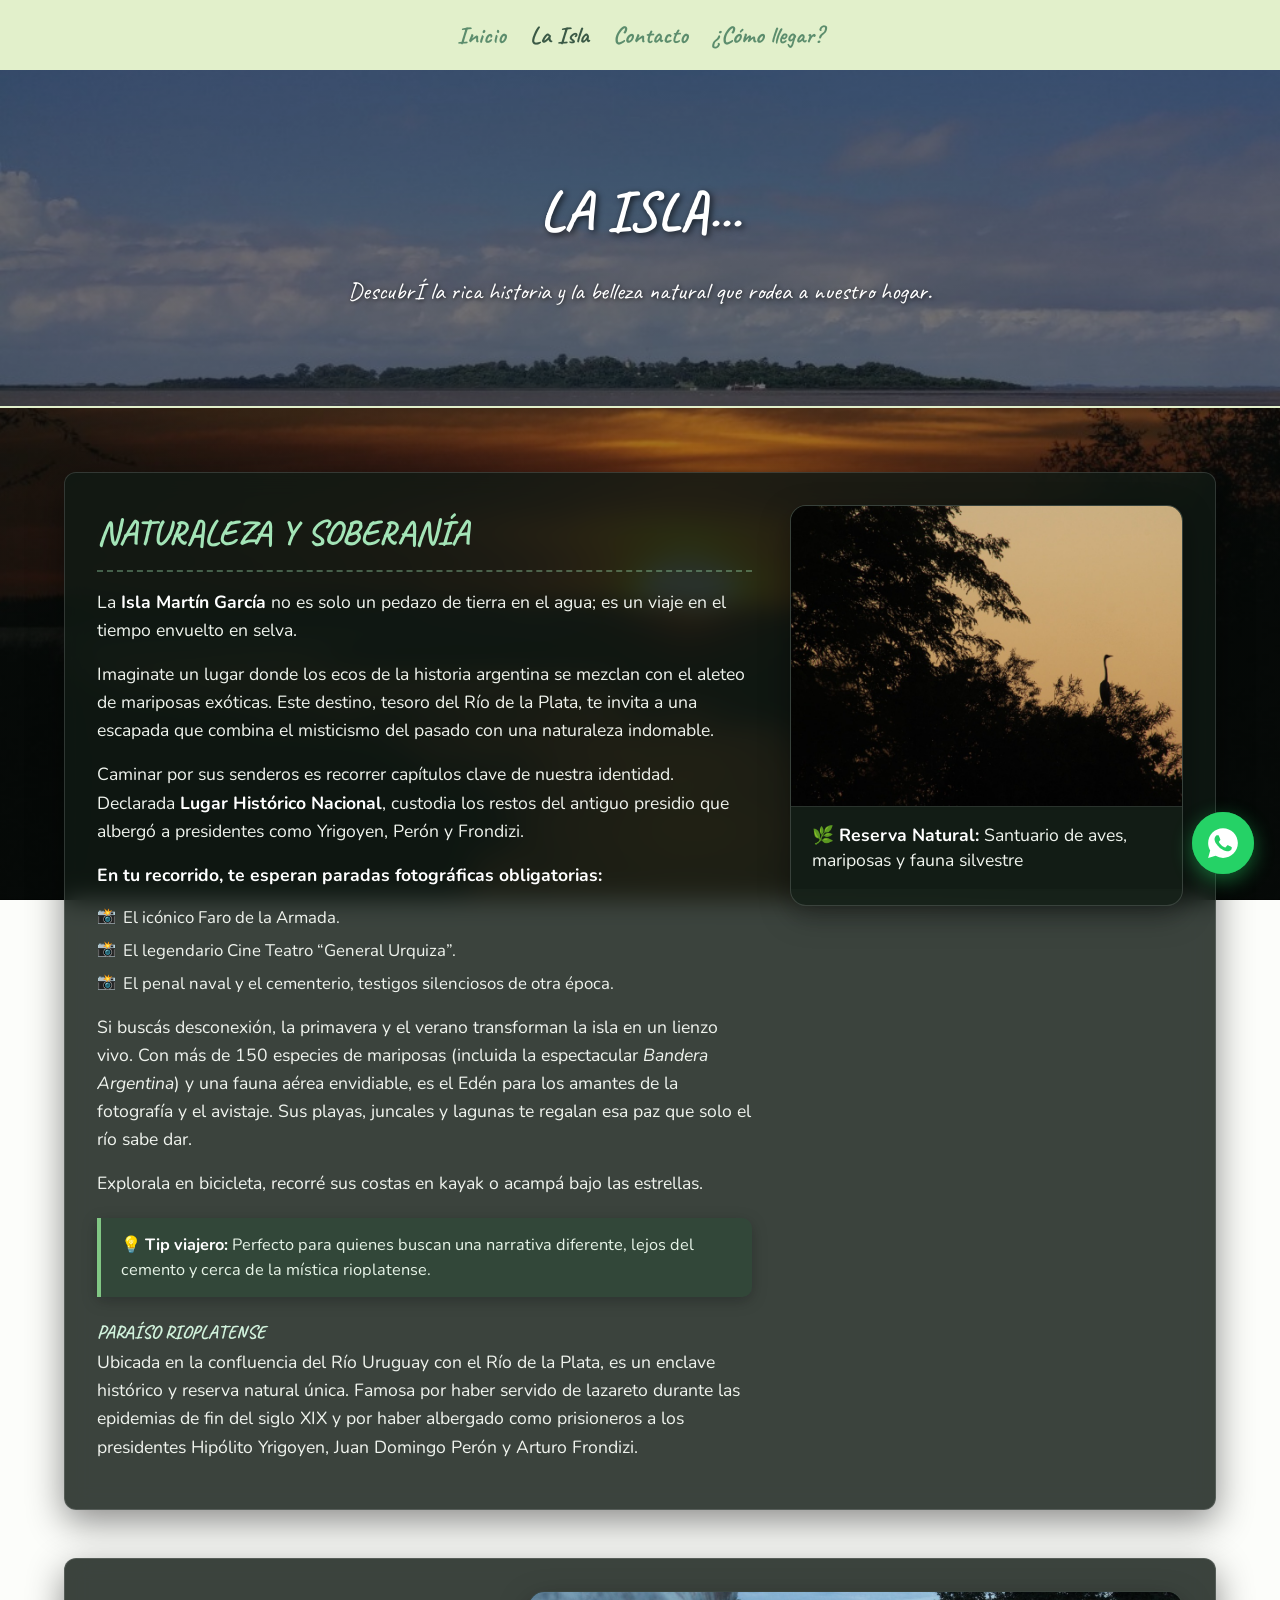
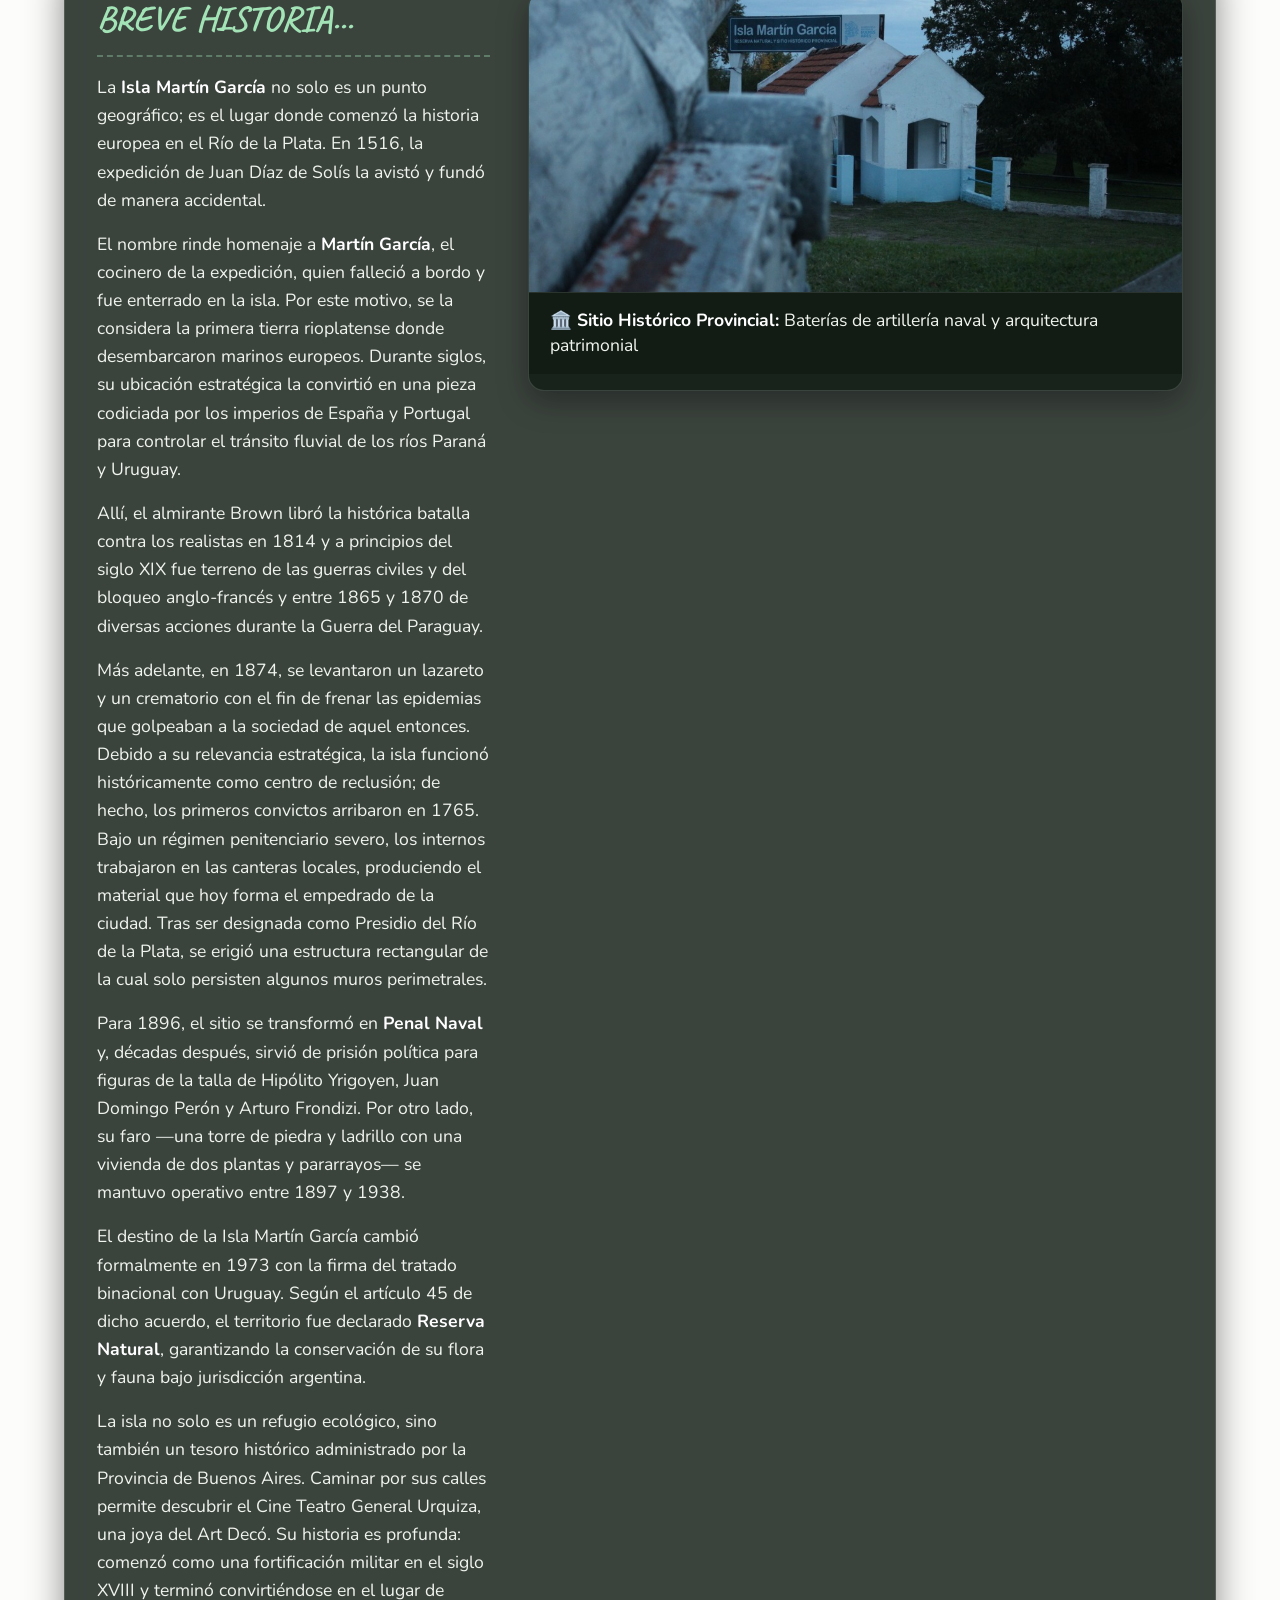
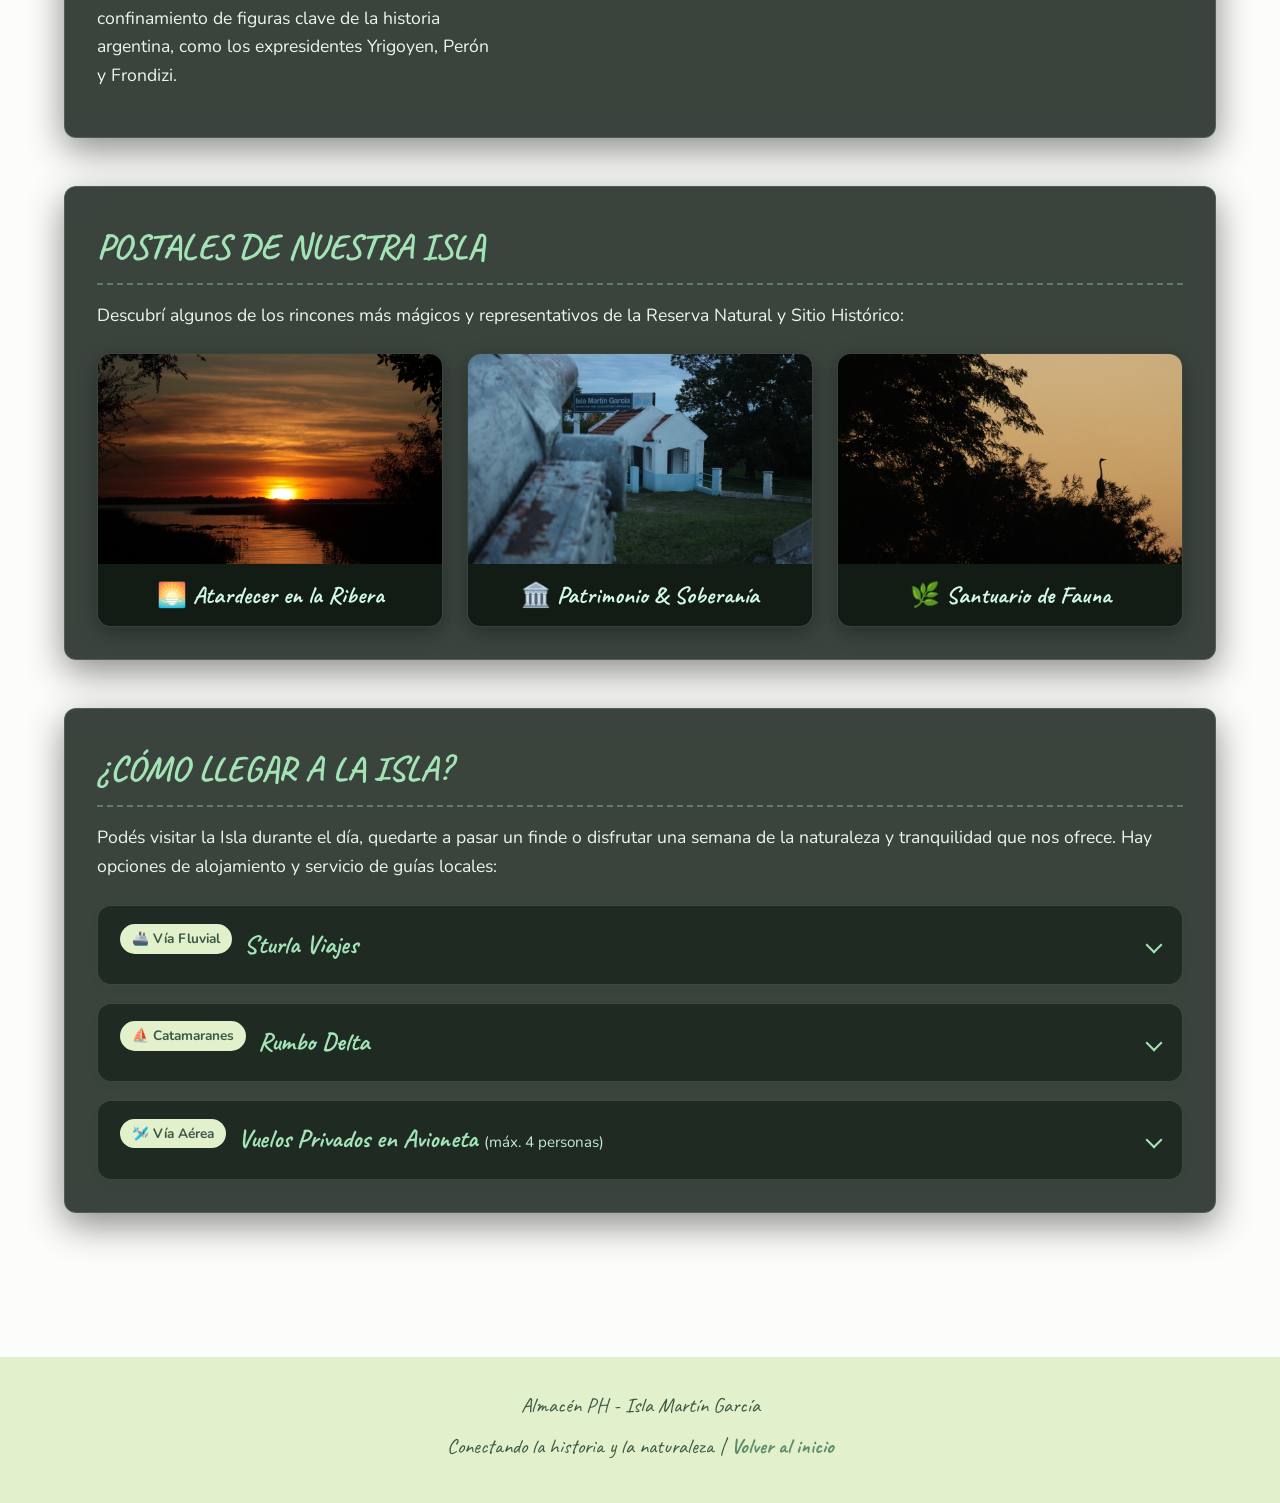
==== commit f013cf70: "Cambiar fondo de historia.html a foto de atardecer e implementar estilo glassmorphic oscuro con tipo" ====
--- a/historia.html
+++ b/historia.html
@@ -4,7 +4,7 @@
     <meta charset="UTF-8">
     <meta name="viewport" content="width=device-width, initial-scale=1.0">
     <title>Historia - Isla Martín García</title>
-    <link rel="stylesheet" href="styles.css?v=3.8">
+    <link rel="stylesheet" href="styles.css?v=3.9">
 </head>
 <body>
     <header>
--- a/styles.css
+++ b/styles.css
@@ -94,9 +94,8 @@
 main.historia-main-container {
     max-width: 100%;
     padding: 4rem 5%;
-    /* Filtro de color suave */
-    background-image: linear-gradient(rgba(243, 249, 236, 0.2), rgba(226, 240, 203, 0.2)), url('img/lancha.jpg');
-    background-size: cover; /* Vuelve a darle zoom para que llene el espacio */
+    background-image: linear-gradient(rgba(12, 20, 16, 0.35), rgba(12, 20, 16, 0.45)), url('img/atardecer-isla.jpg');
+    background-size: cover;
     background-position: center;
     background-attachment: fixed;
 }
@@ -104,11 +103,112 @@
 main.historia-main-container .content-section {
     max-width: 1200px;
     margin: 0 auto 3rem auto;
-    background: rgba(255, 255, 255, 0.45); /* Cuadros mucho más transparentes */
-    backdrop-filter: blur(2px); /* Menos desenfoque para ver la panadería nítida */
-    -webkit-backdrop-filter: blur(2px);
-    box-shadow: 0 8px 32px rgba(0, 0, 0, 0.1);
-    border: 1px solid rgba(255, 255, 255, 0.5);
+    background: rgba(16, 26, 20, 0.82);
+    backdrop-filter: blur(12px);
+    -webkit-backdrop-filter: blur(12px);
+    box-shadow: 0 12px 36px rgba(0, 0, 0, 0.45);
+    border: 1px solid rgba(255, 255, 255, 0.14);
+    color: #f7faf5;
+}
+
+main.historia-main-container .content-section h2 {
+    color: #a3e4b7;
+    border-bottom: 2px dashed rgba(163, 228, 183, 0.35);
+}
+
+main.historia-main-container .content-section h3 {
+    color: #d1f2dc;
+}
+
+main.historia-main-container .content-section p,
+main.historia-main-container .content-section ul,
+main.historia-main-container .content-section li {
+    color: #f0f4ee;
+}
+
+main.historia-main-container .content-section strong {
+    color: #ffffff;
+}
+
+main.historia-main-container .tip-viajero {
+    background: rgba(45, 75, 55, 0.65);
+    border-left: 4px solid #81c784;
+    color: #e8f5e9;
+    box-shadow: 0 4px 15px rgba(0, 0, 0, 0.25);
+}
+
+main.historia-main-container .tip-viajero strong {
+    color: #ffffff;
+}
+
+main.historia-main-container .history-media-card {
+    background: rgba(22, 34, 26, 0.92);
+    border: 1px solid rgba(255, 255, 255, 0.15);
+    box-shadow: 0 10px 30px rgba(0, 0, 0, 0.35);
+}
+
+main.historia-main-container .history-caption {
+    background: rgba(18, 28, 22, 0.95);
+    color: #d1fae5;
+    border-top: 1px solid rgba(255, 255, 255, 0.1);
+}
+
+main.historia-main-container .history-caption strong {
+    color: #ffffff;
+}
+
+main.historia-main-container .postal-card {
+    background: rgba(22, 34, 26, 0.92);
+    border: 1px solid rgba(255, 255, 255, 0.15);
+    box-shadow: 0 6px 20px rgba(0, 0, 0, 0.3);
+}
+
+main.historia-main-container .postal-info {
+    background: rgba(18, 28, 22, 0.95);
+}
+
+main.historia-main-container .postal-title {
+    color: #d1fae5;
+}
+
+main.historia-main-container .transport-accordion {
+    background: rgba(26, 38, 30, 0.85);
+    border: 1px solid rgba(255, 255, 255, 0.14);
+}
+
+main.historia-main-container .transport-accordion[open] {
+    background: rgba(20, 32, 24, 0.96);
+    border-color: #81c784;
+    box-shadow: 0 8px 25px rgba(0, 0, 0, 0.3);
+}
+
+main.historia-main-container .accordion-title-wrap h3 {
+    color: #a3e4b7;
+}
+
+main.historia-main-container .accordion-title-wrap h3 small {
+    color: #c4ebd0;
+}
+
+main.historia-main-container .accordion-chevron {
+    border-right-color: #a3e4b7;
+    border-bottom-color: #a3e4b7;
+}
+
+main.historia-main-container .accordion-header:hover {
+    background-color: rgba(255, 255, 255, 0.06);
+}
+
+main.historia-main-container .accordion-content p {
+    color: #f0f4ee;
+}
+
+main.historia-main-container .transport-points li {
+    color: #f0f4ee;
+}
+
+main.historia-main-container .transport-points li strong {
+    color: #ffffff;
 }
 
 .content-section {
@@ -213,6 +313,10 @@
     }
     .hero h2 {
         font-size: 2.5rem;
+    }
+    main.historia-main-container {
+        padding: 2.5rem 3.5%;
+        background-attachment: scroll;
     }
 }
 
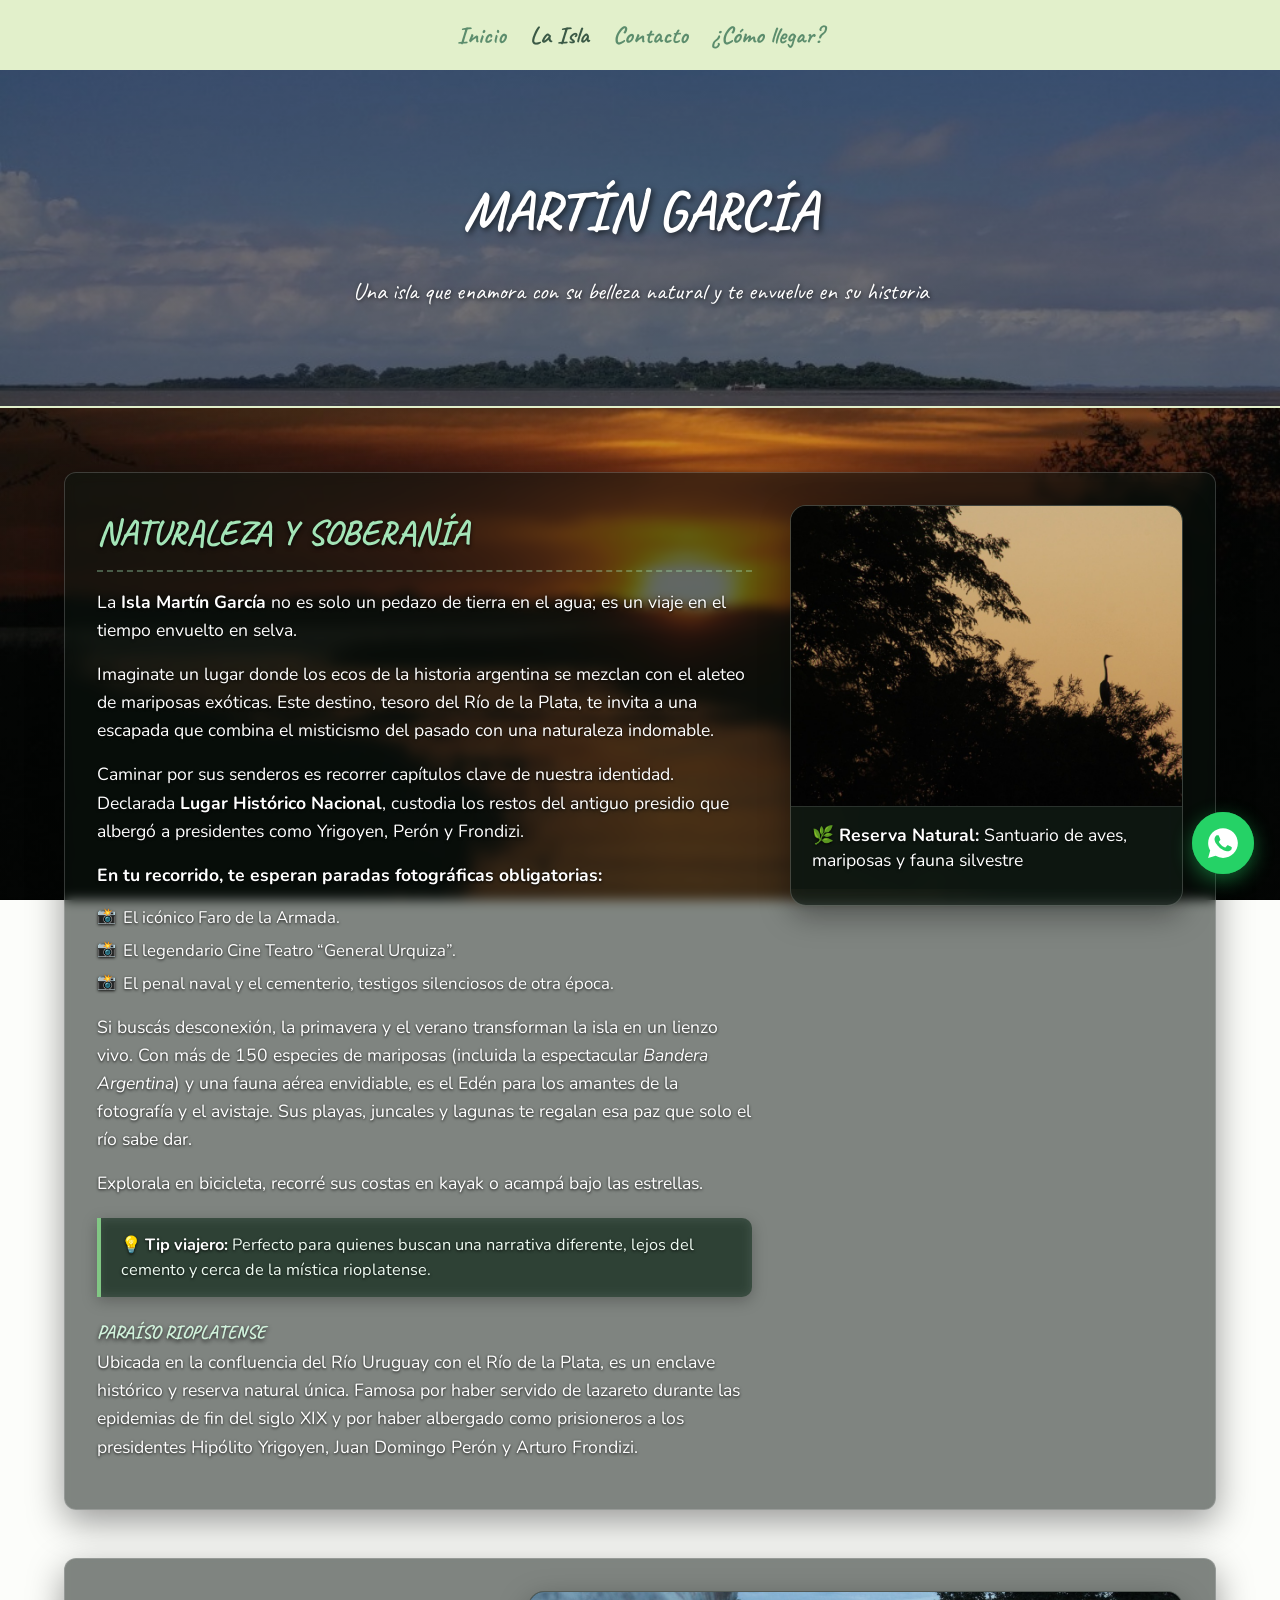
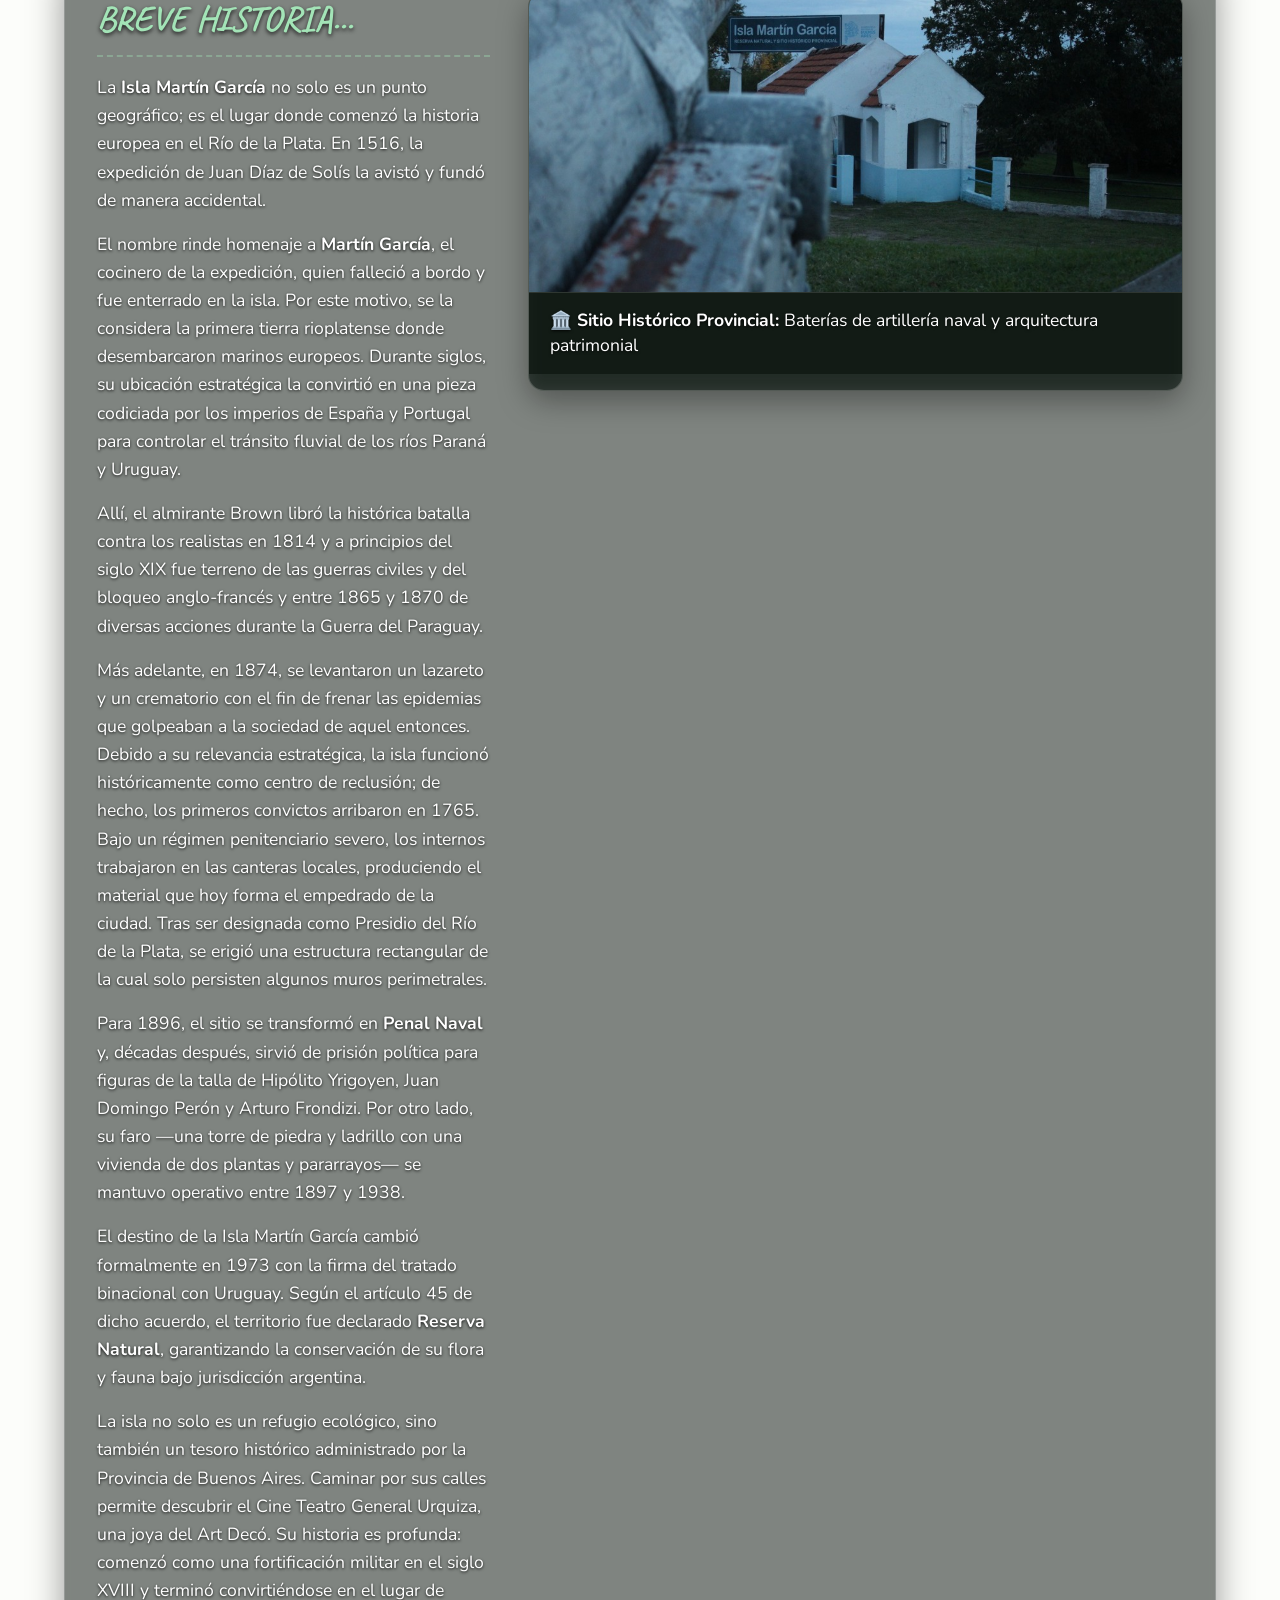
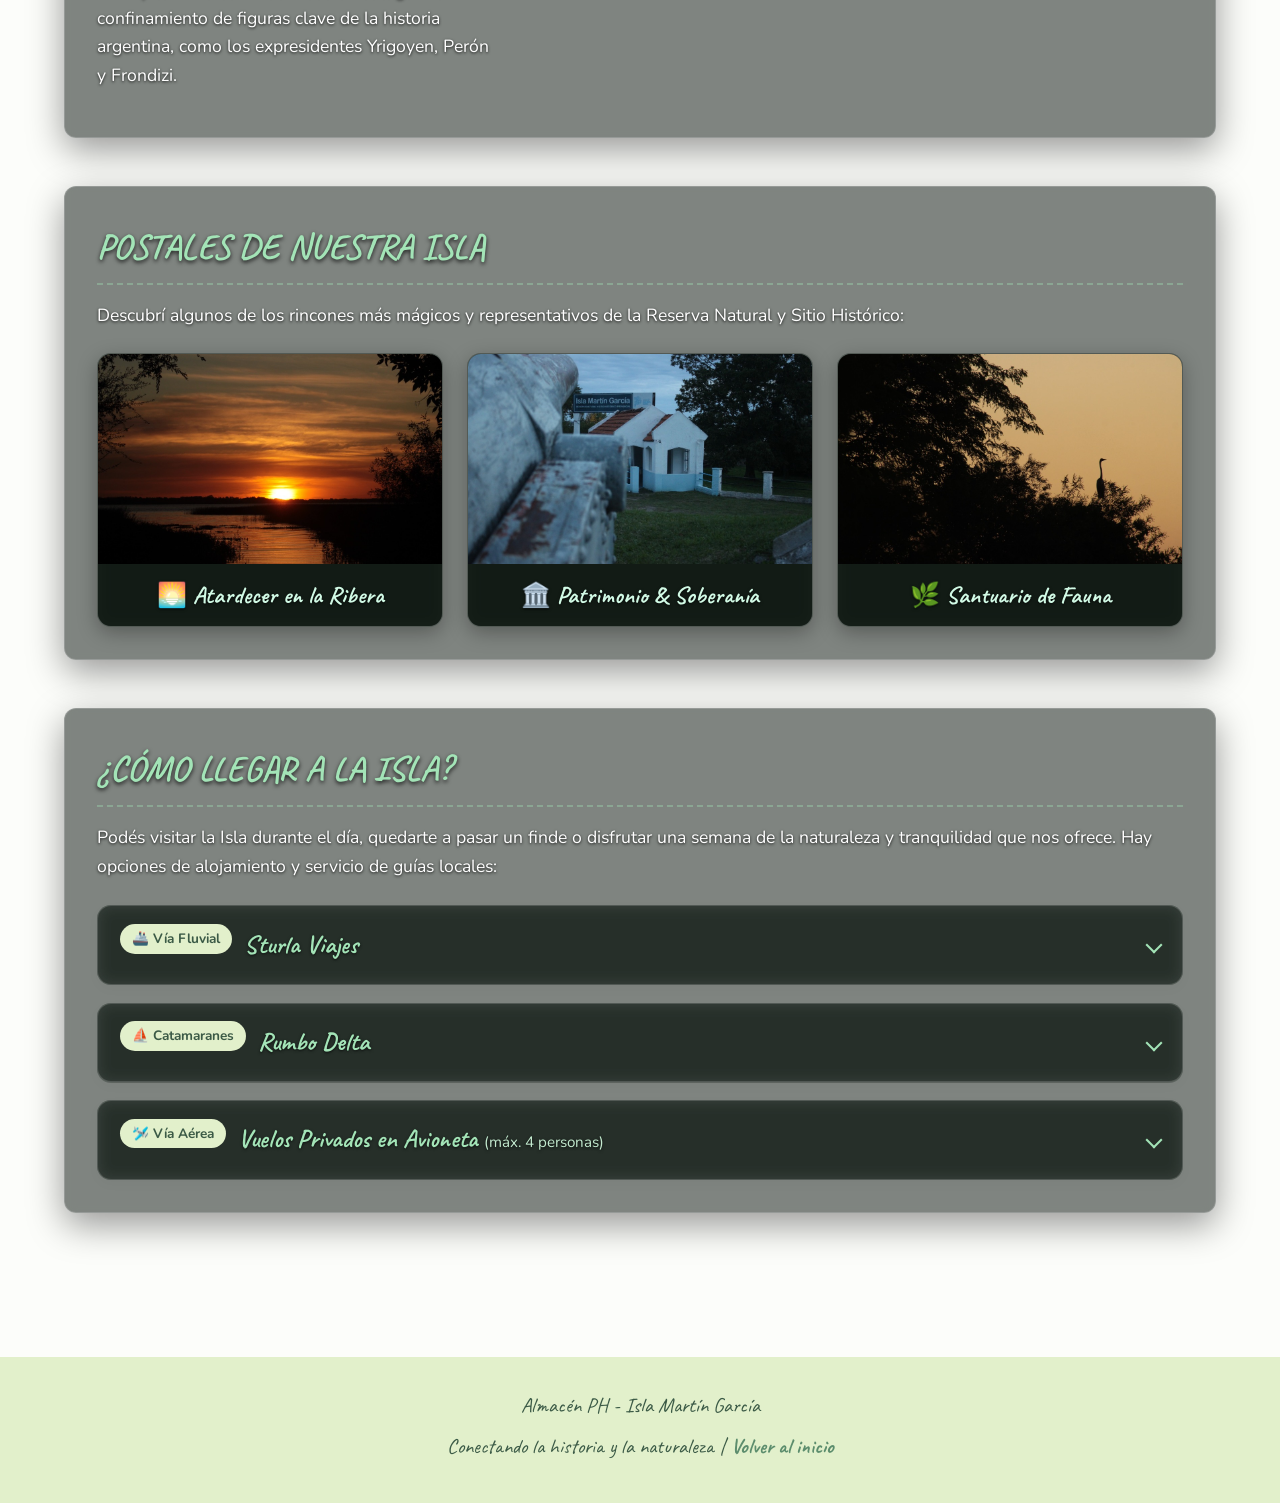
==== commit b6312e32: "Aumentar transparencia en tarjetas de historia y actualizar titulos y subtitulos de Inicio y La Isla" ====
--- a/historia.html
+++ b/historia.html
@@ -4,7 +4,7 @@
     <meta charset="UTF-8">
     <meta name="viewport" content="width=device-width, initial-scale=1.0">
     <title>Historia - Isla Martín García</title>
-    <link rel="stylesheet" href="styles.css?v=3.9">
+    <link rel="stylesheet" href="styles.css?v=4.0">
 </head>
 <body>
     <header>
@@ -19,8 +19,8 @@
     </header>
 
     <section class="hero">
-        <h2>LA ISLA...</h2>
-        <p class="cursive-text">DescubrÍ la rica historia y la belleza natural que rodea a nuestro hogar.</p>
+        <h2>MARTÍN GARCÍA</h2>
+        <p class="cursive-text">Una isla que enamora con su belleza natural y te envuelve en su historia</p>
     </section>
 
     <main class="historia-main-container">
--- a/styles.css
+++ b/styles.css
@@ -94,7 +94,7 @@
 main.historia-main-container {
     max-width: 100%;
     padding: 4rem 5%;
-    background-image: linear-gradient(rgba(12, 20, 16, 0.35), rgba(12, 20, 16, 0.45)), url('img/atardecer-isla.jpg');
+    background-image: linear-gradient(rgba(10, 16, 12, 0.22), rgba(10, 16, 12, 0.28)), url('img/atardecer-isla.jpg');
     background-size: cover;
     background-position: center;
     background-attachment: fixed;
@@ -103,37 +103,44 @@
 main.historia-main-container .content-section {
     max-width: 1200px;
     margin: 0 auto 3rem auto;
-    background: rgba(16, 26, 20, 0.82);
-    backdrop-filter: blur(12px);
-    -webkit-backdrop-filter: blur(12px);
-    box-shadow: 0 12px 36px rgba(0, 0, 0, 0.45);
-    border: 1px solid rgba(255, 255, 255, 0.14);
-    color: #f7faf5;
+    background: rgba(12, 22, 16, 0.52);
+    backdrop-filter: blur(6px);
+    -webkit-backdrop-filter: blur(6px);
+    box-shadow: 0 12px 36px rgba(0, 0, 0, 0.40);
+    border: 1px solid rgba(255, 255, 255, 0.18);
+    color: #ffffff;
 }
 
 main.historia-main-container .content-section h2 {
     color: #a3e4b7;
+    text-shadow: 0 2px 4px rgba(0, 0, 0, 0.8);
     border-bottom: 2px dashed rgba(163, 228, 183, 0.35);
 }
 
 main.historia-main-container .content-section h3 {
     color: #d1f2dc;
+    text-shadow: 0 2px 4px rgba(0, 0, 0, 0.8);
 }
 
 main.historia-main-container .content-section p,
 main.historia-main-container .content-section ul,
 main.historia-main-container .content-section li {
-    color: #f0f4ee;
+    color: #ffffff;
+    text-shadow: 0 1px 3px rgba(0, 0, 0, 0.85);
 }
 
 main.historia-main-container .content-section strong {
     color: #ffffff;
+    text-shadow: 0 1px 3px rgba(0, 0, 0, 0.95);
 }
 
 main.historia-main-container .tip-viajero {
-    background: rgba(45, 75, 55, 0.65);
+    background: rgba(32, 60, 42, 0.58);
+    backdrop-filter: blur(6px);
+    -webkit-backdrop-filter: blur(6px);
     border-left: 4px solid #81c784;
-    color: #e8f5e9;
+    color: #f0fdf4;
+    text-shadow: 0 1px 3px rgba(0, 0, 0, 0.85);
     box-shadow: 0 4px 15px rgba(0, 0, 0, 0.25);
 }
 
@@ -142,15 +149,17 @@
 }
 
 main.historia-main-container .history-media-card {
-    background: rgba(22, 34, 26, 0.92);
-    border: 1px solid rgba(255, 255, 255, 0.15);
+    background: rgba(18, 28, 22, 0.65);
+    backdrop-filter: blur(8px);
+    -webkit-backdrop-filter: blur(8px);
+    border: 1px solid rgba(255, 255, 255, 0.18);
     box-shadow: 0 10px 30px rgba(0, 0, 0, 0.35);
 }
 
 main.historia-main-container .history-caption {
-    background: rgba(18, 28, 22, 0.95);
+    background: rgba(14, 22, 17, 0.75);
     color: #d1fae5;
-    border-top: 1px solid rgba(255, 255, 255, 0.1);
+    border-top: 1px solid rgba(255, 255, 255, 0.12);
 }
 
 main.historia-main-container .history-caption strong {
@@ -158,32 +167,38 @@
 }
 
 main.historia-main-container .postal-card {
-    background: rgba(22, 34, 26, 0.92);
-    border: 1px solid rgba(255, 255, 255, 0.15);
+    background: rgba(18, 28, 22, 0.65);
+    backdrop-filter: blur(8px);
+    -webkit-backdrop-filter: blur(8px);
+    border: 1px solid rgba(255, 255, 255, 0.18);
     box-shadow: 0 6px 20px rgba(0, 0, 0, 0.3);
 }
 
 main.historia-main-container .postal-info {
-    background: rgba(18, 28, 22, 0.95);
+    background: rgba(14, 22, 17, 0.75);
 }
 
 main.historia-main-container .postal-title {
     color: #d1fae5;
+    text-shadow: 0 1px 3px rgba(0, 0, 0, 0.7);
 }
 
 main.historia-main-container .transport-accordion {
-    background: rgba(26, 38, 30, 0.85);
-    border: 1px solid rgba(255, 255, 255, 0.14);
+    background: rgba(18, 28, 22, 0.58);
+    backdrop-filter: blur(8px);
+    -webkit-backdrop-filter: blur(8px);
+    border: 1px solid rgba(255, 255, 255, 0.16);
 }
 
 main.historia-main-container .transport-accordion[open] {
-    background: rgba(20, 32, 24, 0.96);
+    background: rgba(14, 22, 17, 0.75);
     border-color: #81c784;
-    box-shadow: 0 8px 25px rgba(0, 0, 0, 0.3);
+    box-shadow: 0 8px 25px rgba(0, 0, 0, 0.35);
 }
 
 main.historia-main-container .accordion-title-wrap h3 {
     color: #a3e4b7;
+    text-shadow: 0 1px 3px rgba(0, 0, 0, 0.7);
 }
 
 main.historia-main-container .accordion-title-wrap h3 small {
@@ -196,15 +211,17 @@
 }
 
 main.historia-main-container .accordion-header:hover {
-    background-color: rgba(255, 255, 255, 0.06);
+    background-color: rgba(255, 255, 255, 0.08);
 }
 
 main.historia-main-container .accordion-content p {
-    color: #f0f4ee;
+    color: #ffffff;
+    text-shadow: 0 1px 3px rgba(0, 0, 0, 0.8);
 }
 
 main.historia-main-container .transport-points li {
-    color: #f0f4ee;
+    color: #ffffff;
+    text-shadow: 0 1px 3px rgba(0, 0, 0, 0.8);
 }
 
 main.historia-main-container .transport-points li strong {
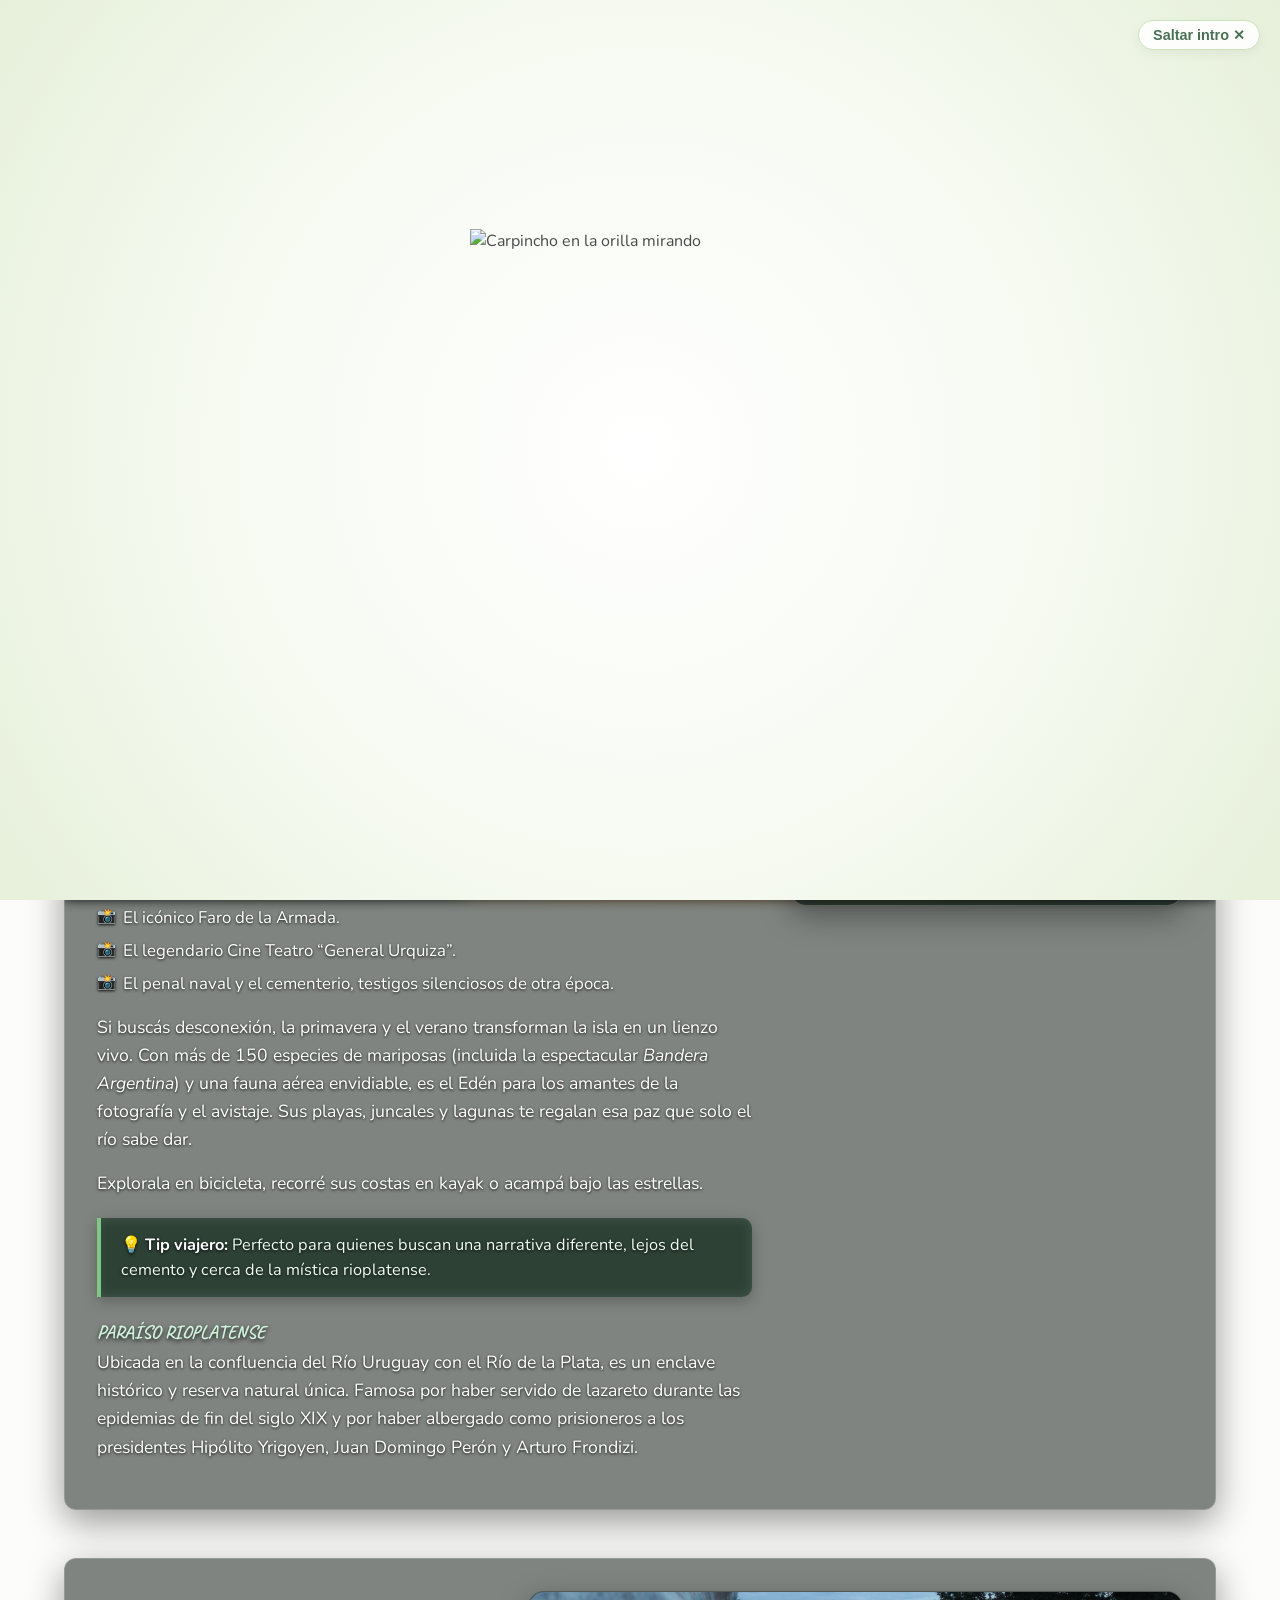
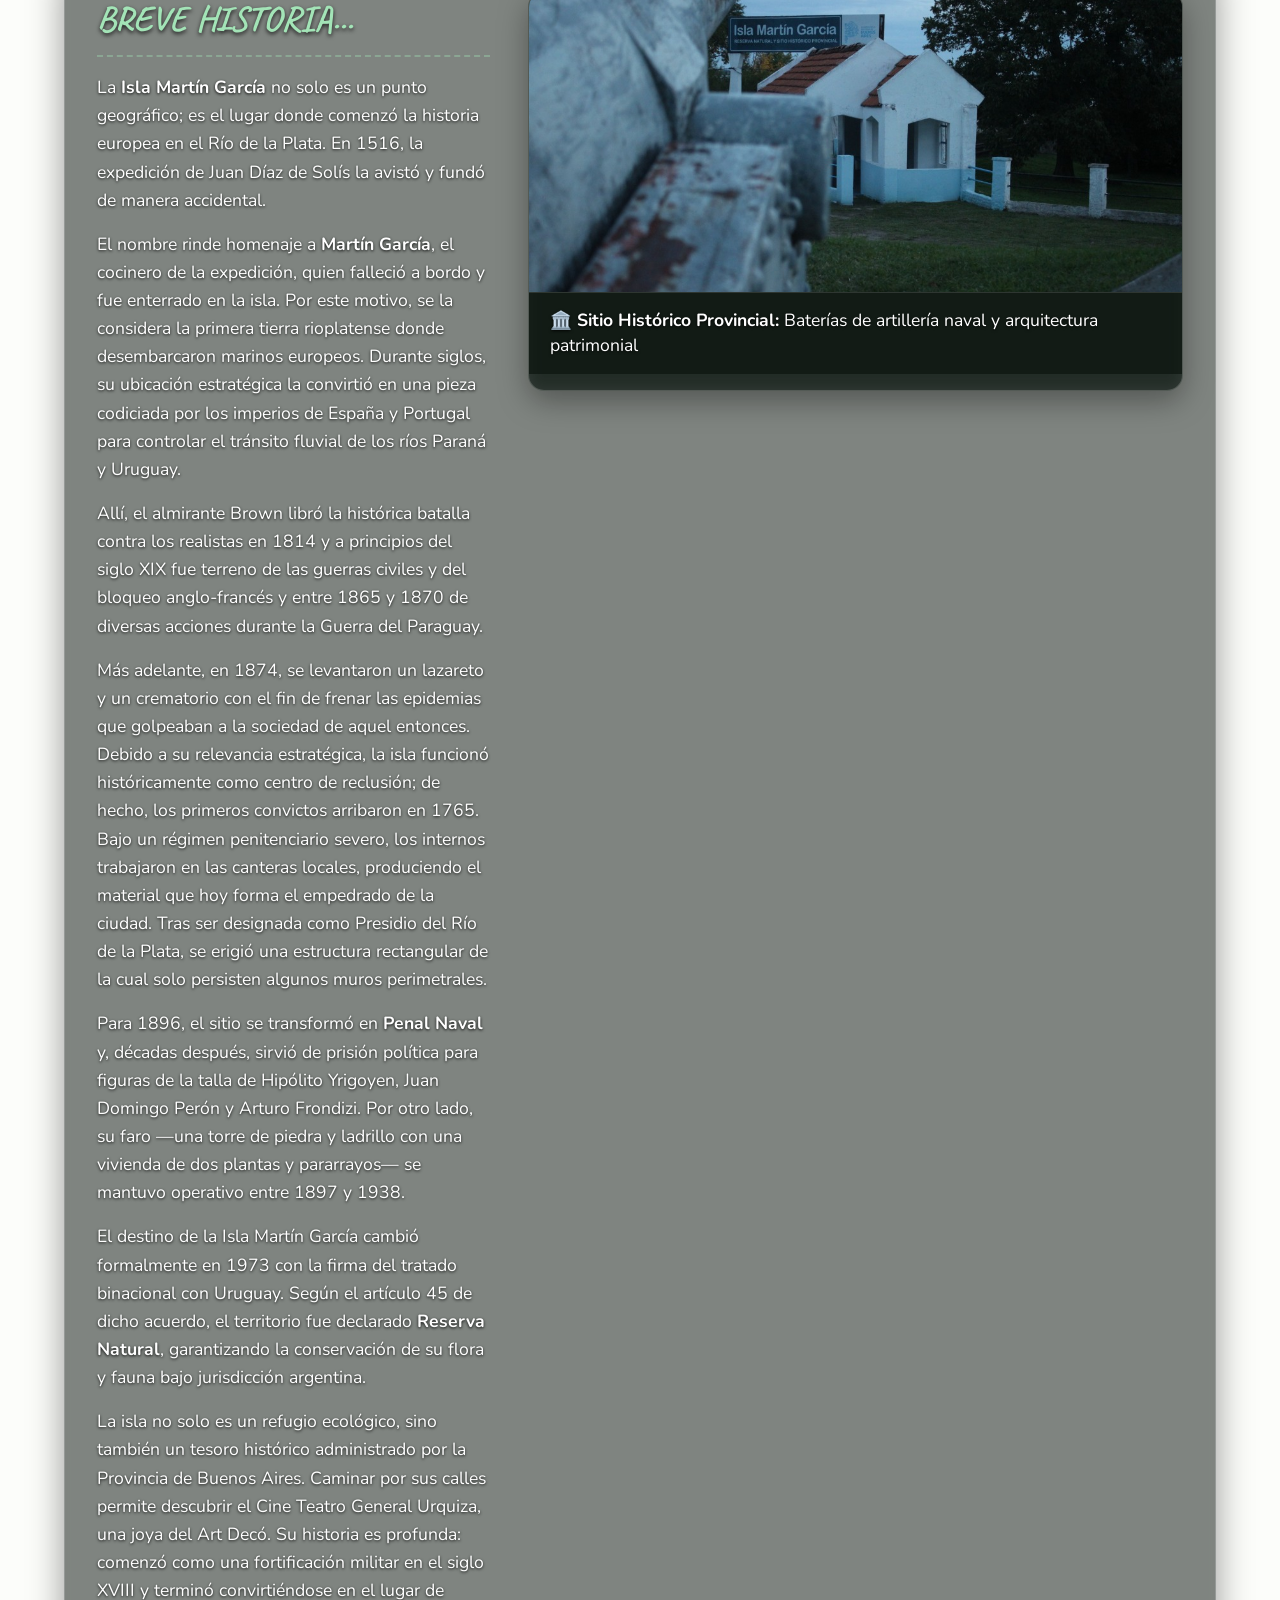
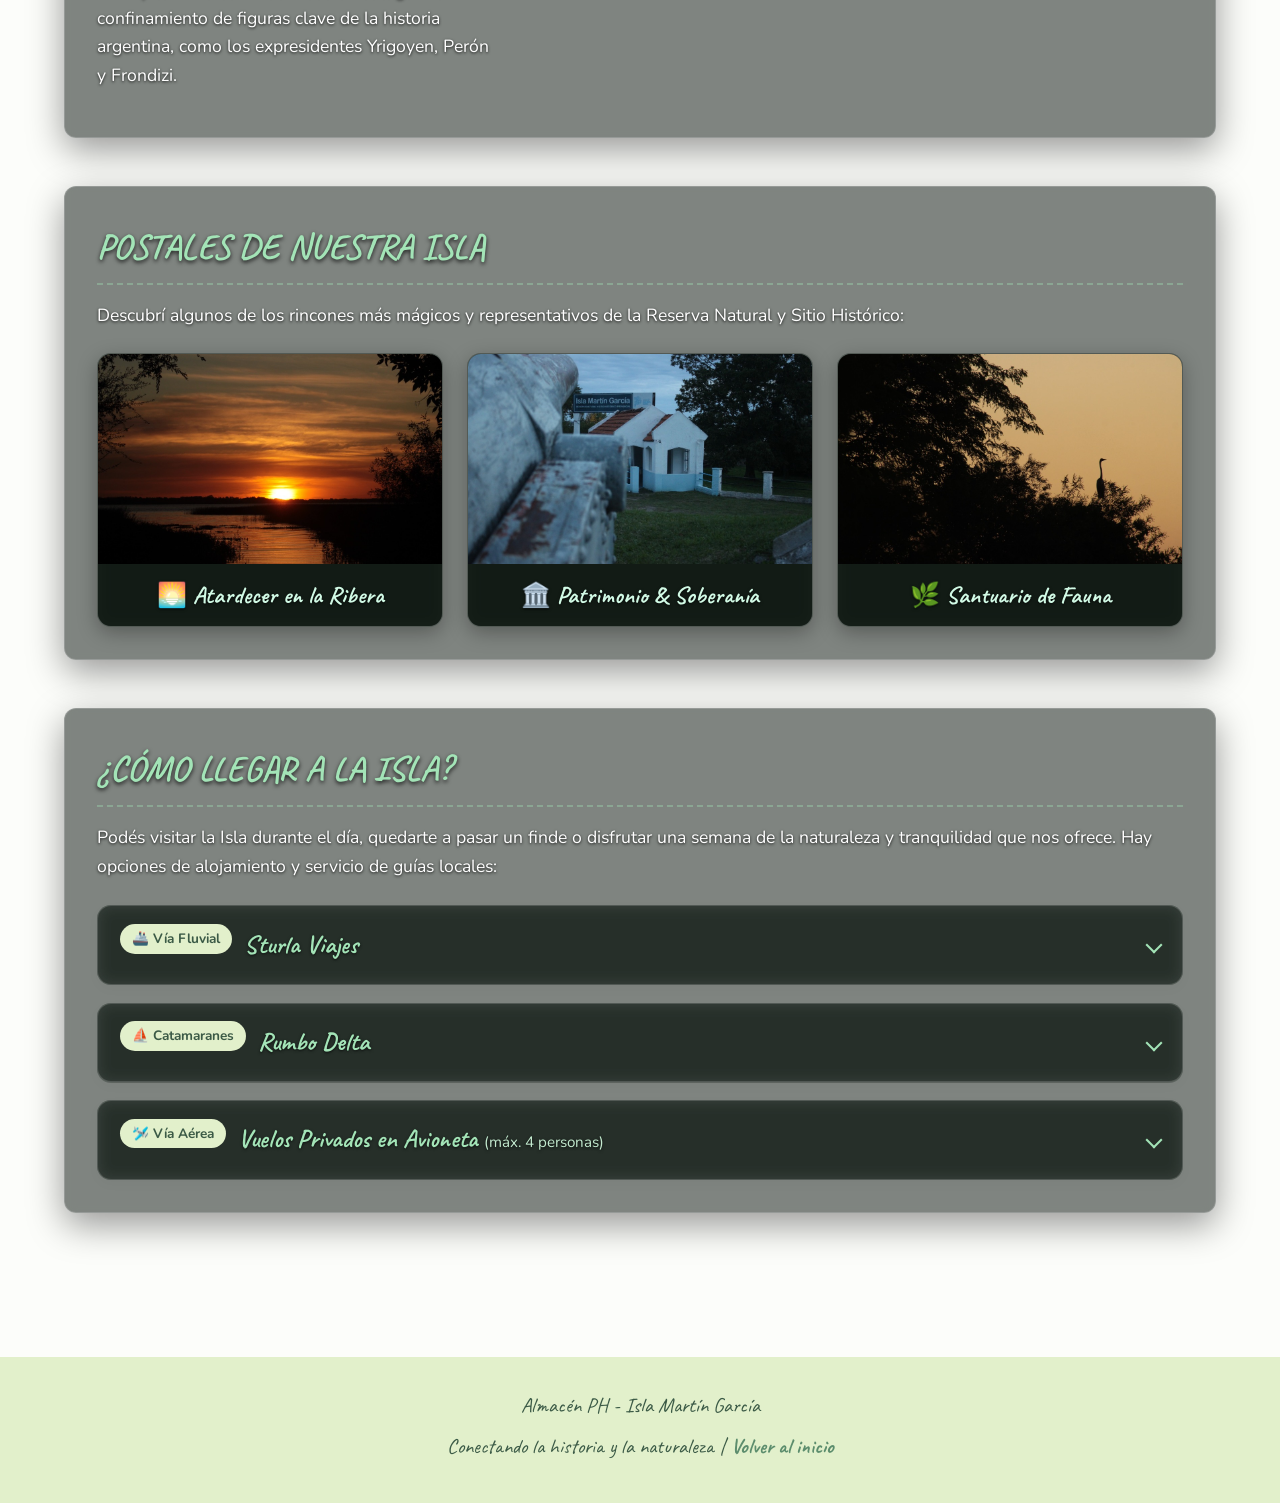
==== commit 07d94ac2: "Implementar animacion de bienvenida del gato con carrito a ritmo comodo (3.8s) y trasladar carpincho" ====
--- a/historia.html
+++ b/historia.html
@@ -4,9 +4,113 @@
     <meta charset="UTF-8">
     <meta name="viewport" content="width=device-width, initial-scale=1.0">
     <title>Historia - Isla Martín García</title>
-    <link rel="stylesheet" href="styles.css?v=4.0">
+    <link rel="stylesheet" href="styles.css?v=4.2">
+    <style>
+        /* Estilos críticos para asegurar carga instantánea y responsiva en celulares */
+        .intro-splash {
+            position: fixed;
+            top: 0;
+            left: 0;
+            width: 100vw;
+            height: 100vh;
+            background: radial-gradient(circle at center, #ffffff 0%, #f6faf1 55%, #e6f0da 100%);
+            z-index: 999999;
+            display: flex;
+            flex-direction: column;
+            align-items: center;
+            justify-content: center;
+            overflow: hidden;
+            box-sizing: border-box;
+            padding: 20px;
+        }
+        .intro-content-wrapper {
+            display: flex;
+            flex-direction: column;
+            align-items: center;
+            justify-content: center;
+            width: 100%;
+            max-width: 440px;
+        }
+        .intro-stage-container {
+            position: relative;
+            width: min(80vw, 340px);
+            height: min(80vw, 340px);
+            display: flex;
+            align-items: center;
+            justify-content: center;
+        }
+        .c-step {
+            position: absolute;
+            width: 100%;
+            height: 100%;
+            max-width: 100%;
+            max-height: 100%;
+            object-fit: contain;
+            opacity: 0;
+            pointer-events: none;
+        }
+        .c-step.active {
+            opacity: 1;
+            pointer-events: auto;
+        }
+        .skip-btn {
+            position: absolute;
+            top: 20px;
+            right: 20px;
+            background: rgba(255, 255, 255, 0.9);
+            border: 1px solid #cce2bb;
+            color: #497255;
+            padding: 6px 14px;
+            border-radius: 20px;
+            font-size: 0.9rem;
+            font-family: sans-serif;
+            font-weight: 700;
+            cursor: pointer;
+            z-index: 20;
+        }
+    </style>
 </head>
 <body>
+    <!-- Pantalla de bienvenida interactiva: Animación del Carpincho en la Isla -->
+    <div id="intro-splash" class="intro-splash" aria-label="Bienvenida a la Isla Martín García">
+        <button id="skip-intro" class="skip-btn" type="button">Saltar intro ✕</button>
+        
+        <div class="intro-content-wrapper">
+            <div class="intro-stage-container">
+                <!-- Charco de agua con aureolas / ondas circulares -->
+                <div class="water-pond-ambient" id="water-pond">
+                    <div class="water-ring ring-1"></div>
+                    <div class="water-ring ring-2"></div>
+                    <div class="water-ring ring-3"></div>
+                </div>
+
+                <!-- Contenedor del carpincho con las tres fases -->
+                <div class="carpincho-stage" id="carpincho-stage">
+                    <!-- Fase 1: Caminando hacia el charco -->
+                    <img src="img/carpincho-paso1.png" alt="Carpincho caminando" class="c-step c-step1 active" id="c-step1">
+                    <!-- Fase 2: Llega a la orilla y mira al visitante -->
+                    <img src="img/carpincho-paso2.png" alt="Carpincho en la orilla mirando" class="c-step c-step2" id="c-step2">
+                    <!-- Fase 3: Salto y chapuzón en el agua -->
+                    <img src="img/carpincho-paso3.png" alt="Carpincho chapuzón" class="c-step c-step3" id="c-step3">
+                </div>
+
+                <!-- Gotas y salpicaduras de agua animadas -->
+                <div class="water-splash-fx" id="water-splash-fx">
+                    <span class="splash-drop drop-1"></span>
+                    <span class="splash-drop drop-2"></span>
+                    <span class="splash-drop drop-3"></span>
+                    <span class="splash-drop drop-4"></span>
+                </div>
+            </div>
+
+            <!-- Mensaje de bienvenida a la Isla -->
+            <div class="intro-caption" id="intro-caption">
+                <p class="intro-welcome">Bienvenidos a la</p>
+                <h2 class="intro-title">Isla Martín García</h2>
+                <p class="intro-island">Reserva Natural y Sitio Histórico</p>
+            </div>
+        </div>
+    </div>
     <header>
         <nav>
             <ul>
@@ -213,5 +317,69 @@
             });
         });
     </script>
+
+    <!-- Script de Animación del Carpincho (Exclusivo para La Isla) -->
+    <script>
+        document.addEventListener('DOMContentLoaded', () => {
+            const splash = document.getElementById('intro-splash');
+            const skipBtn = document.getElementById('skip-intro');
+            const step1 = document.getElementById('c-step1');
+            const step2 = document.getElementById('c-step2');
+            const step3 = document.getElementById('c-step3');
+            const splashFx = document.getElementById('water-splash-fx');
+            const caption = document.getElementById('intro-caption');
+
+            let hasFinished = false;
+
+            function finishIntro() {
+                if (hasFinished) return;
+                hasFinished = true;
+                if (splash) {
+                    splash.classList.add('intro-fade-out');
+                    setTimeout(() => {
+                        splash.style.display = 'none';
+                    }, 800);
+                }
+            }
+
+            // Si el usuario hace click en Saltar o en la pantalla
+            if (skipBtn) {
+                skipBtn.addEventListener('click', (e) => {
+                    e.stopPropagation();
+                    finishIntro();
+                });
+            }
+            if (splash) {
+                splash.addEventListener('click', finishIntro);
+            }
+
+            // Secuencia del Carpincho:
+            // 0s - 1.25s: Camina hacia el charco
+            setTimeout(() => {
+                if (hasFinished) return;
+                if (step1) step1.classList.remove('active');
+                if (step2) step2.classList.add('active');
+            }, 1250);
+
+            // 2.45s: Salto y chapuzón en el agua
+            setTimeout(() => {
+                if (hasFinished) return;
+                if (step2) step2.classList.remove('active');
+                if (step3) step3.classList.add('active');
+                if (splashFx) splashFx.classList.add('active');
+            }, 2450);
+
+            // 3.1s: Aparece el mensaje de bienvenida a la Isla
+            setTimeout(() => {
+                if (hasFinished) return;
+                if (caption) caption.classList.add('visible');
+            }, 3100);
+
+            // 4.35s: Cierre automático y paso al contenido
+            setTimeout(() => {
+                finishIntro();
+            }, 4350);
+        });
+    </script>
 </body>
 </html>
--- a/styles.css
+++ b/styles.css
@@ -662,6 +662,173 @@
     font-weight: 700;
 }
 
+/* ===================================================
+   INTRO SPLASH - ANIMACIÓN DEL GATO CON CARRITO (INDEX)
+   =================================================== */
+.cat-splash-wrapper {
+    position: relative;
+    width: 100%;
+    height: 100%;
+    max-width: 1200px;
+    display: flex;
+    flex-direction: column;
+    align-items: center;
+    justify-content: center;
+    overflow: hidden;
+    padding: 20px;
+}
+
+.cat-intro-header {
+    text-align: center;
+    margin-bottom: 2.5rem;
+    opacity: 0;
+    transform: translateY(-12px);
+    transition: opacity 0.5s cubic-bezier(0.2, 0.8, 0.2, 1), transform 0.5s cubic-bezier(0.2, 0.8, 0.2, 1);
+    z-index: 10;
+}
+
+.cat-intro-header.visible {
+    opacity: 1;
+    transform: translateY(0);
+}
+
+.cat-intro-subtitle {
+    font-family: 'Caveat', cursive;
+    font-size: 1.8rem;
+    color: #5c8d6d;
+    margin: 0;
+    line-height: 1.1;
+}
+
+.cat-intro-title {
+    font-family: 'Caveat', cursive;
+    font-size: 3.6rem;
+    color: #3b5a46;
+    margin: 0.15rem 0;
+    line-height: 1;
+    text-shadow: 1px 2px 4px rgba(0, 0, 0, 0.06);
+}
+
+.cat-intro-caption {
+    font-family: 'Nunito', sans-serif;
+    font-size: 1.1rem;
+    color: #4f7358;
+    font-weight: 700;
+    margin-top: 4px;
+}
+
+.cat-stage-track {
+    position: relative;
+    width: 100vw;
+    height: 270px;
+    display: flex;
+    align-items: flex-end;
+    overflow: hidden;
+}
+
+.cat-ground-line {
+    position: absolute;
+    bottom: 24px;
+    left: 0;
+    width: 100%;
+    height: 3px;
+    background: repeating-linear-gradient(
+        90deg,
+        #b8d8a5 0,
+        #b8d8a5 18px,
+        transparent 18px,
+        transparent 32px
+    );
+    opacity: 0.85;
+}
+
+.cat-cart-mover {
+    position: absolute;
+    bottom: 26px;
+    left: 0;
+    width: 290px;
+    height: 240px;
+    animation: cat-cross-screen 3.8s cubic-bezier(0.25, 0.1, 0.25, 1) forwards;
+}
+
+@keyframes cat-cross-screen {
+    0% {
+        transform: translateX(-350px);
+    }
+    100% {
+        transform: translateX(calc(100vw + 80px));
+    }
+}
+
+.cat-cart-sprite-wrap {
+    width: 100%;
+    height: 100%;
+    animation: cat-trot-bob 0.28s infinite alternate ease-in-out;
+}
+
+@keyframes cat-trot-bob {
+    0% {
+        transform: translateY(0px) rotate(0deg);
+    }
+    100% {
+        transform: translateY(-7px) rotate(-1.5deg);
+    }
+}
+
+.cat-cart-img {
+    width: 100%;
+    height: 100%;
+    object-fit: contain;
+    filter: drop-shadow(0 6px 14px rgba(0, 0, 0, 0.1));
+    display: block;
+}
+
+.cat-speed-lines {
+    position: absolute;
+    left: -18px;
+    bottom: 45px;
+    display: flex;
+    flex-direction: column;
+    gap: 6px;
+    opacity: 0.65;
+}
+
+.speed-line {
+    height: 3px;
+    background: #84bd97;
+    border-radius: 3px;
+    animation: speed-pulse 0.25s infinite alternate ease-in-out;
+}
+
+.speed-line.l1 { width: 34px; }
+.speed-line.l2 { width: 48px; }
+.speed-line.l3 { width: 26px; }
+
+@keyframes speed-pulse {
+    0% { transform: scaleX(0.7); opacity: 0.3; }
+    100% { transform: scaleX(1.2); opacity: 0.8; }
+}
+
+@media (max-width: 600px) {
+    .cat-cart-mover {
+        width: 220px;
+        height: 180px;
+        bottom: 24px;
+    }
+    .cat-stage-track {
+        height: 210px;
+    }
+    .cat-intro-title {
+        font-size: 2.7rem;
+    }
+    .cat-intro-subtitle {
+        font-size: 1.5rem;
+    }
+    .cat-intro-caption {
+        font-size: 0.95rem;
+    }
+}
+
 @media (max-width: 600px) {
     .skip-btn {
         top: 16px;
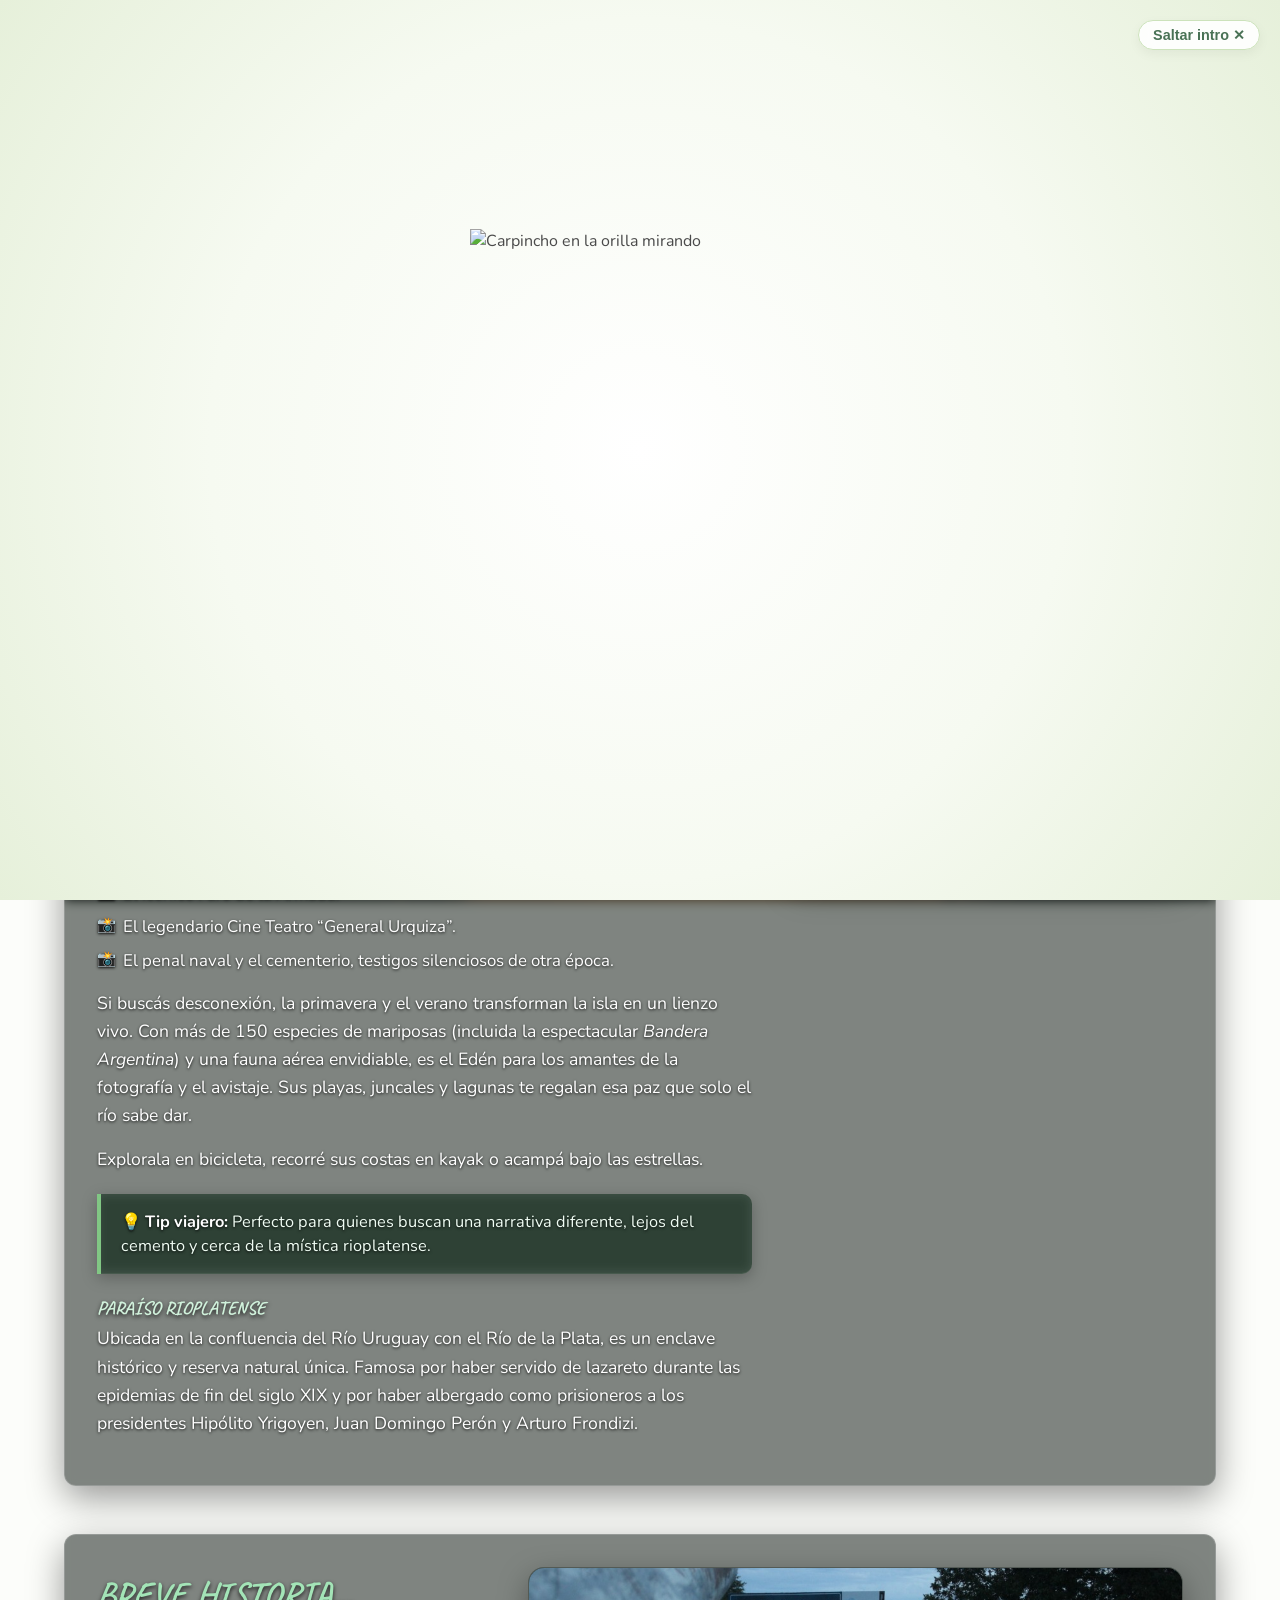
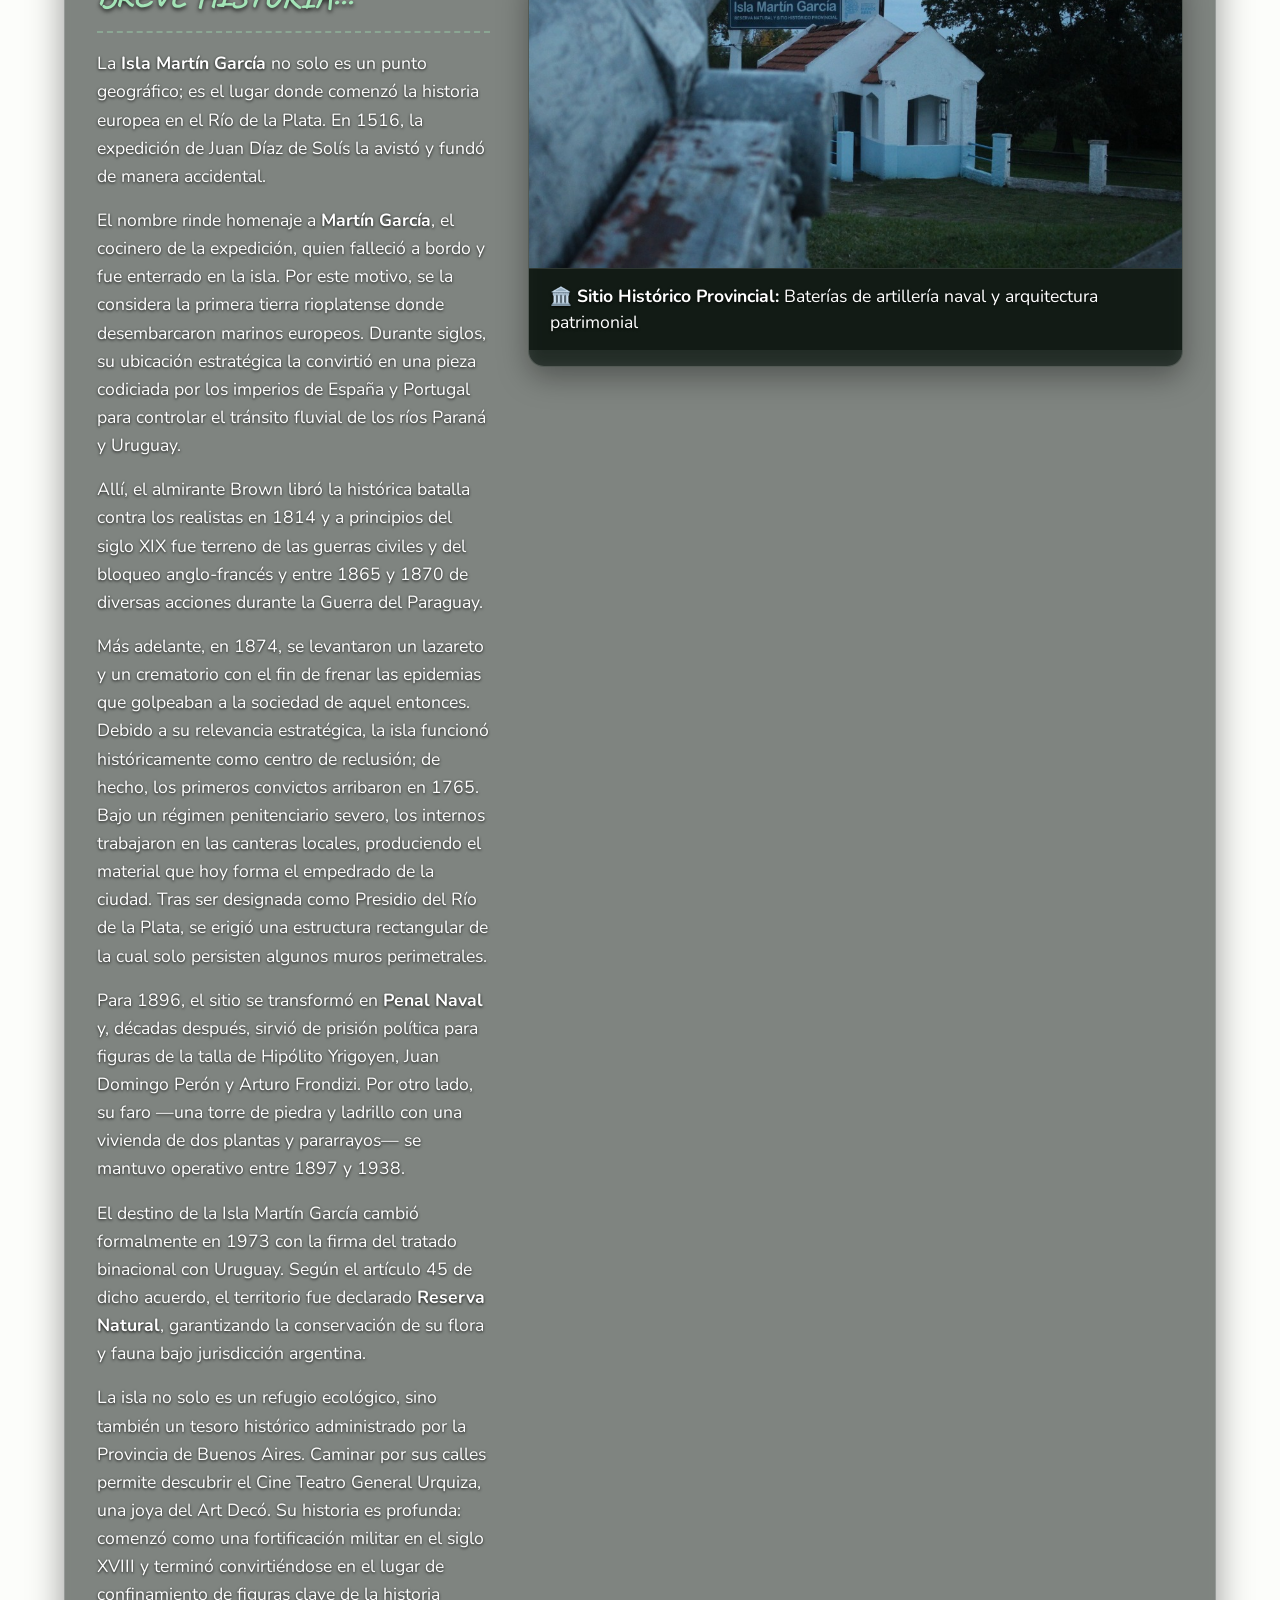
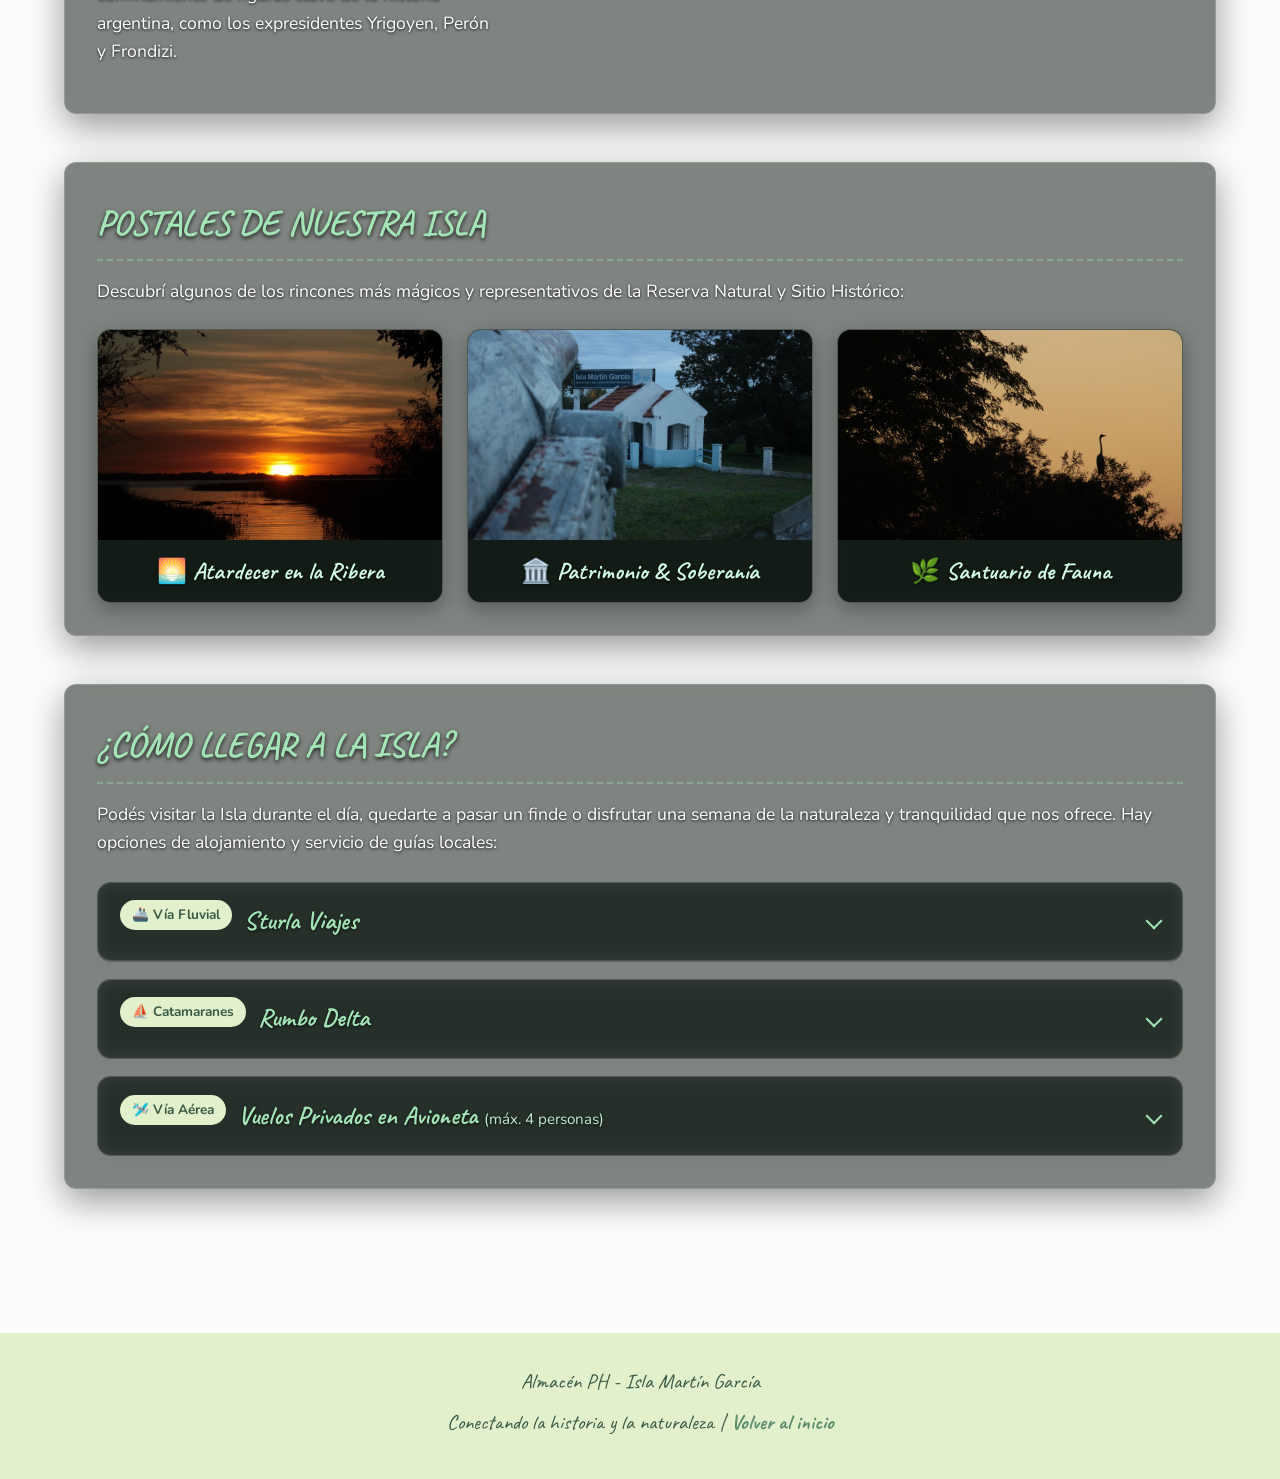
==== commit 9790823d: "Fijar barra de navegacion sticky en el scroll y compactar altura en movil para ahorrar espacio" ====
--- a/historia.html
+++ b/historia.html
@@ -4,7 +4,7 @@
     <meta charset="UTF-8">
     <meta name="viewport" content="width=device-width, initial-scale=1.0">
     <title>Historia - Isla Martín García</title>
-    <link rel="stylesheet" href="styles.css?v=4.2">
+    <link rel="stylesheet" href="styles.css?v=4.3">
     <style>
         /* Estilos críticos para asegurar carga instantánea y responsiva en celulares */
         .intro-splash {
--- a/styles.css
+++ b/styles.css
@@ -23,16 +23,23 @@
 }
 
 header {
-    background-color: #e2f0cb; /* Pastel green */
-    padding: 1rem 5%;
+    position: sticky;
+    top: 0;
+    z-index: 1000;
+    background-color: rgba(226, 240, 203, 0.96); /* Pastel green con sutil translucidez y blur */
+    backdrop-filter: blur(8px);
+    -webkit-backdrop-filter: blur(8px);
+    padding: 0.5rem 4%;
     display: flex;
     justify-content: center;
     align-items: center;
-    box-shadow: 0 2px 5px rgba(0,0,0,0.05);
+    box-shadow: 0 2px 8px rgba(0, 0, 0, 0.07);
+    border-bottom: 1px solid rgba(92, 141, 109, 0.2);
+    transition: padding 0.25s ease, background-color 0.25s ease, box-shadow 0.25s ease;
 }
 
 header h1 {
-    font-size: 2.5rem;
+    font-size: 2.2rem;
     margin: 0;
 }
 
@@ -41,10 +48,22 @@
     color: #5c8d6d;
 }
 
+nav {
+    width: 100%;
+    max-width: 1200px;
+    display: flex;
+    justify-content: center;
+    align-items: center;
+}
+
 nav ul {
     list-style: none;
     display: flex;
-    gap: 1.5rem;
+    align-items: center;
+    justify-content: center;
+    gap: 1.6rem;
+    margin: 0;
+    padding: 0;
 }
 
 nav ul li a {
@@ -52,12 +71,15 @@
     color: #5c8d6d;
     font-weight: 700;
     font-family: 'Caveat', cursive;
-    font-size: 1.5rem;
-    transition: color 0.3s;
+    font-size: 1.45rem;
+    line-height: 1.2;
+    transition: color 0.25s ease, transform 0.2s ease;
+    display: inline-block;
 }
 
 nav ul li a:hover {
     color: #3b5a46;
+    transform: translateY(-1px);
 }
 
 .hero {
@@ -316,13 +338,21 @@
 /* Responsive */
 @media (max-width: 768px) {
     header {
-        flex-direction: column;
-        text-align: center;
+        padding: 0.35rem 3%;
+        flex-direction: row;
+        box-shadow: 0 2px 6px rgba(0, 0, 0, 0.08);
     }
     nav ul {
-        margin-top: 1rem;
+        margin: 0;
+        padding: 0;
+        gap: 0.55rem 0.85rem;
         flex-wrap: wrap;
         justify-content: center;
+    }
+    nav ul li a {
+        font-size: 1.25rem;
+        line-height: 1.15;
+        padding: 1px 3px;
     }
     .hero {
         padding: 4.5rem 5%;
@@ -334,6 +364,18 @@
     main.historia-main-container {
         padding: 2.5rem 3.5%;
         background-attachment: scroll;
+    }
+}
+
+@media (max-width: 380px) {
+    header {
+        padding: 0.25rem 2%;
+    }
+    nav ul {
+        gap: 0.35rem 0.55rem;
+    }
+    nav ul li a {
+        font-size: 1.15rem;
     }
 }
 
@@ -847,8 +889,9 @@
 /* ===================================================
    SECCIÓN: CÓMO LLEGAR (TRANSPORTE DESPLEGABLE)
    =================================================== */
-#como-llegar {
-    scroll-margin-top: 30px;
+#como-llegar,
+#contacto {
+    scroll-margin-top: 65px;
 }
 
 .transport-accordion-container {
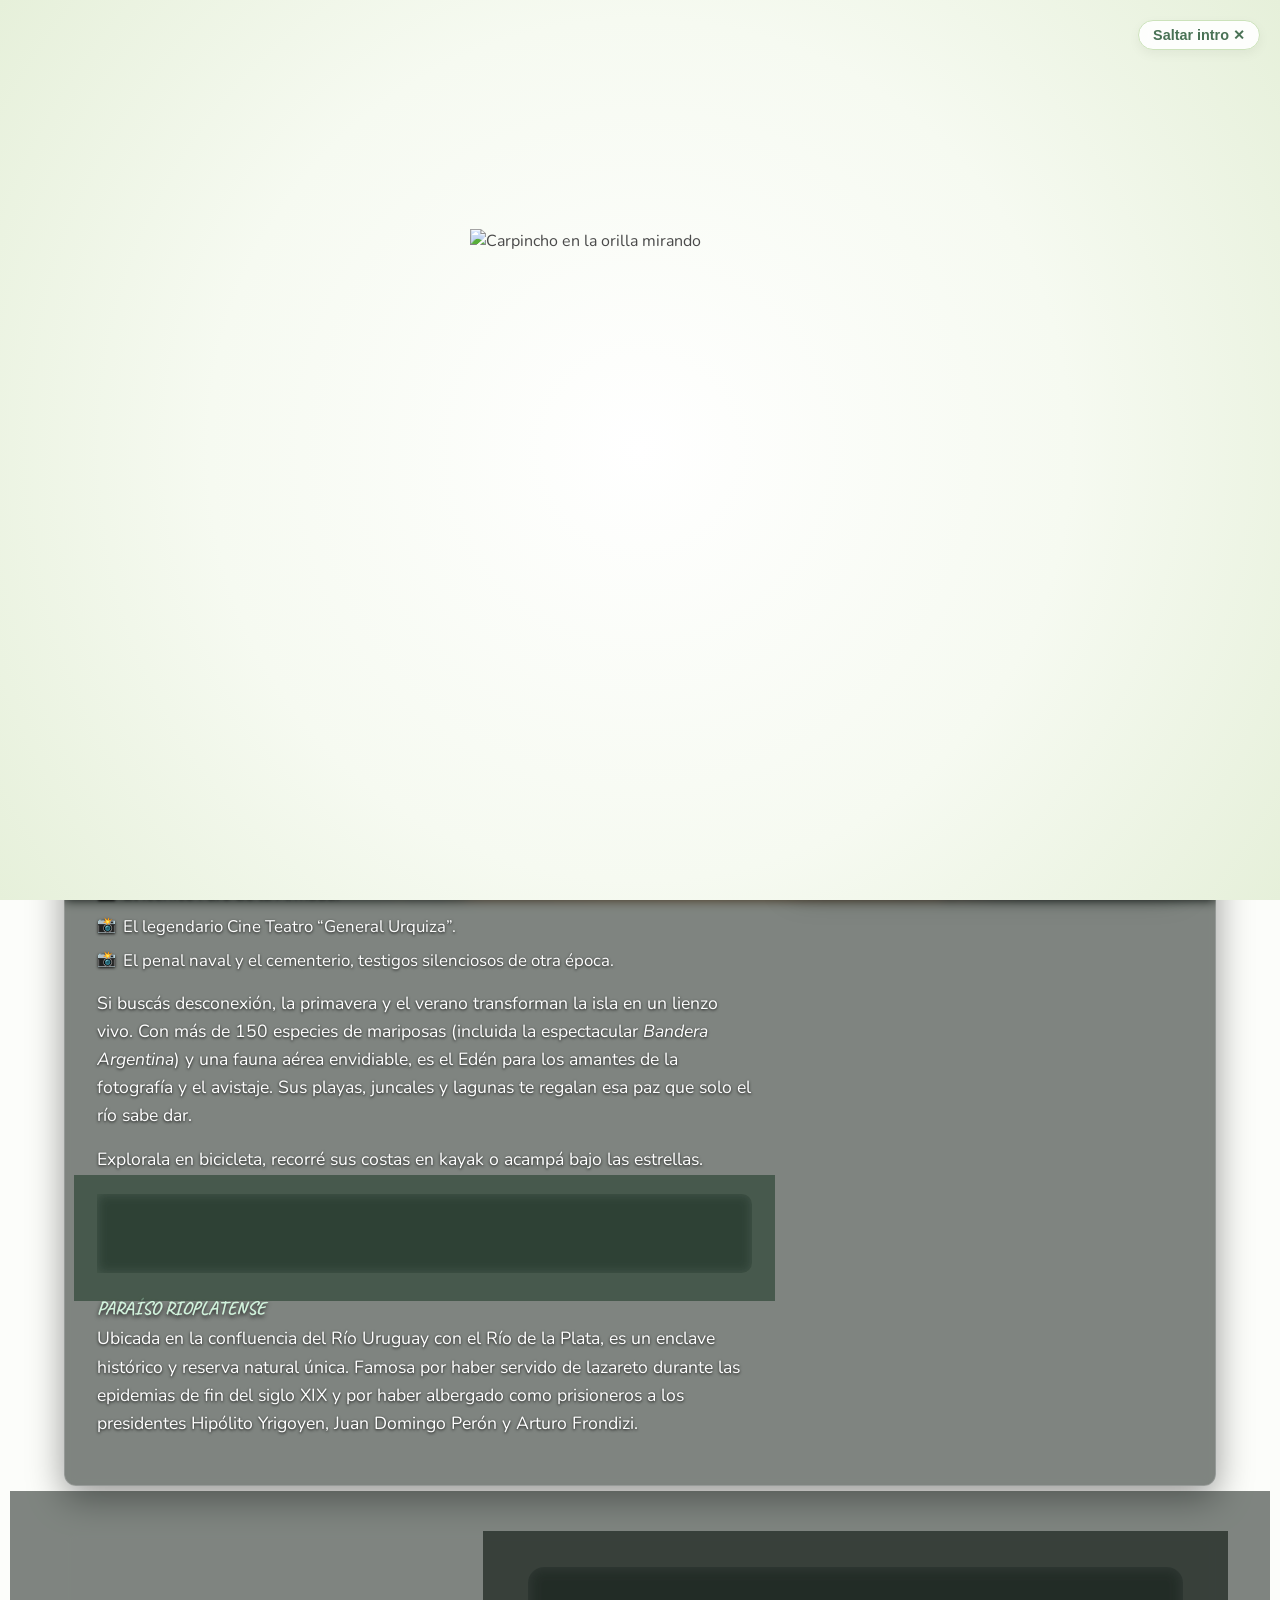
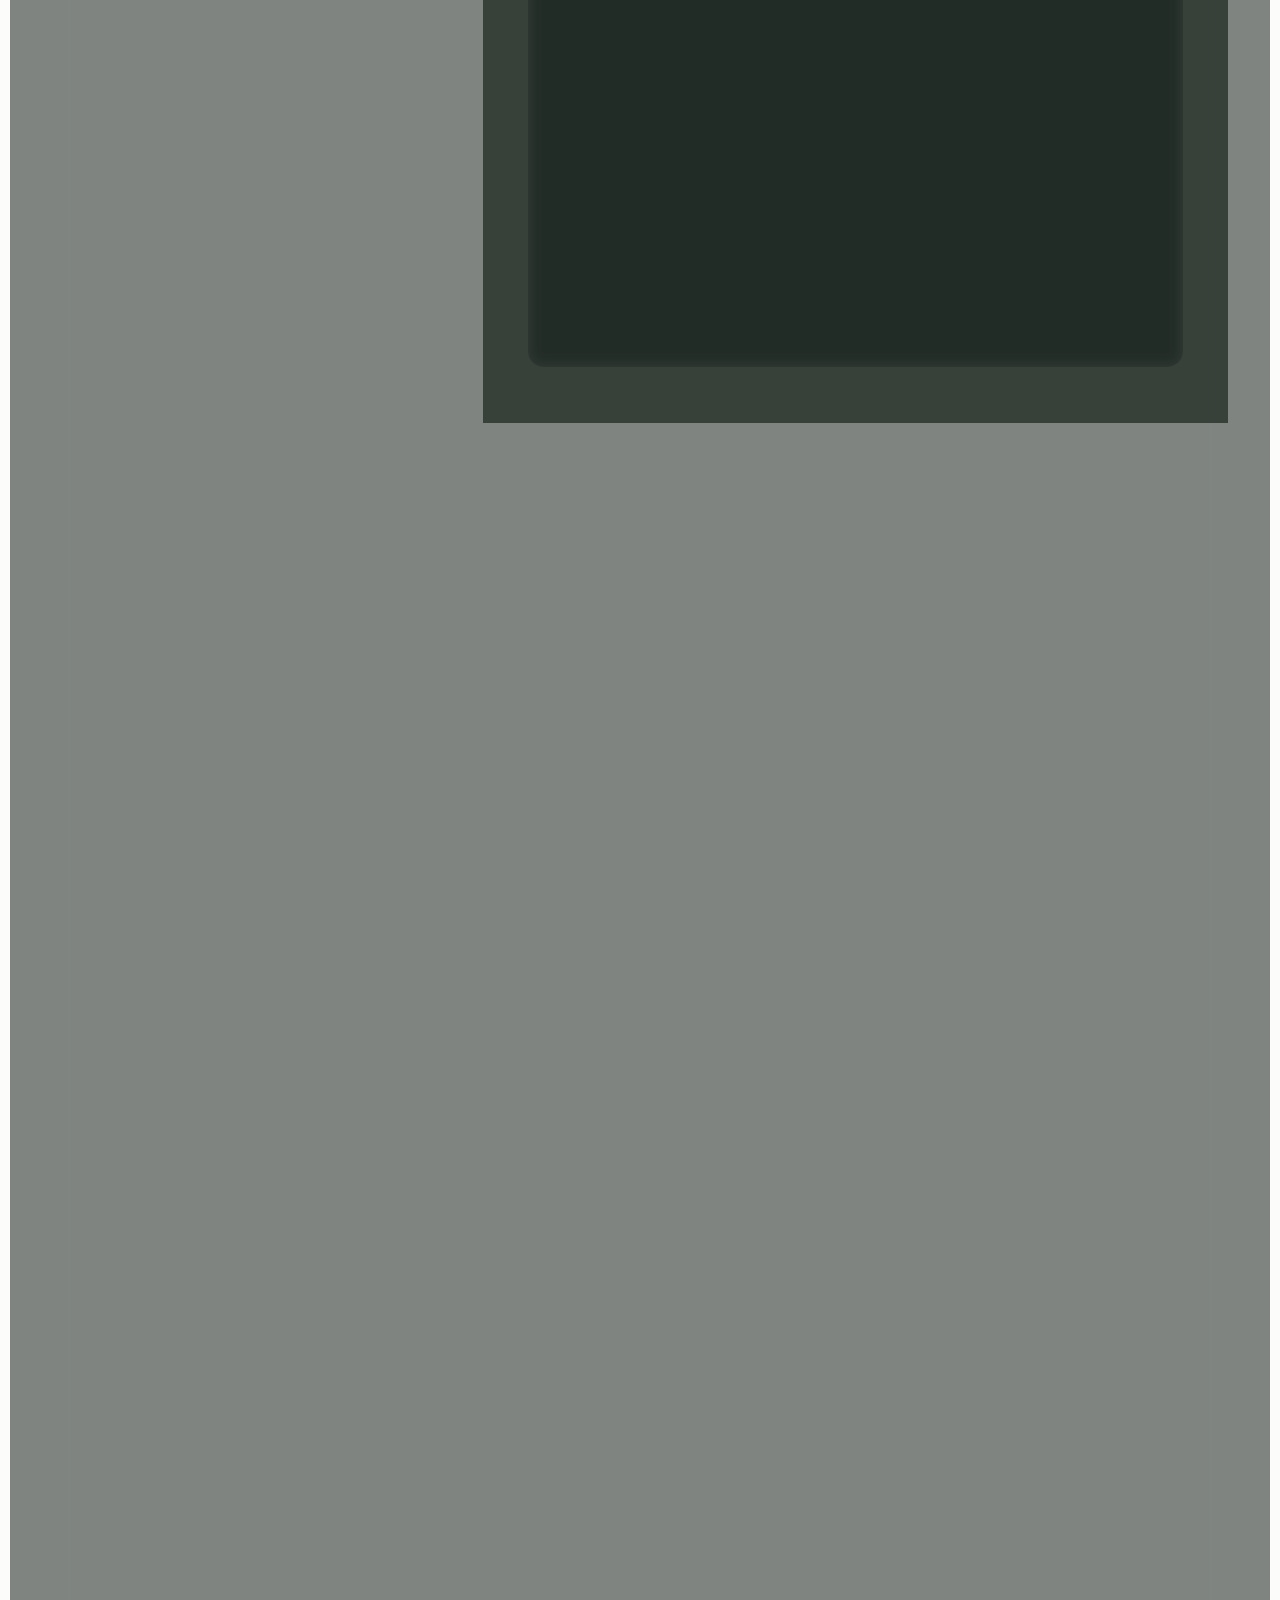
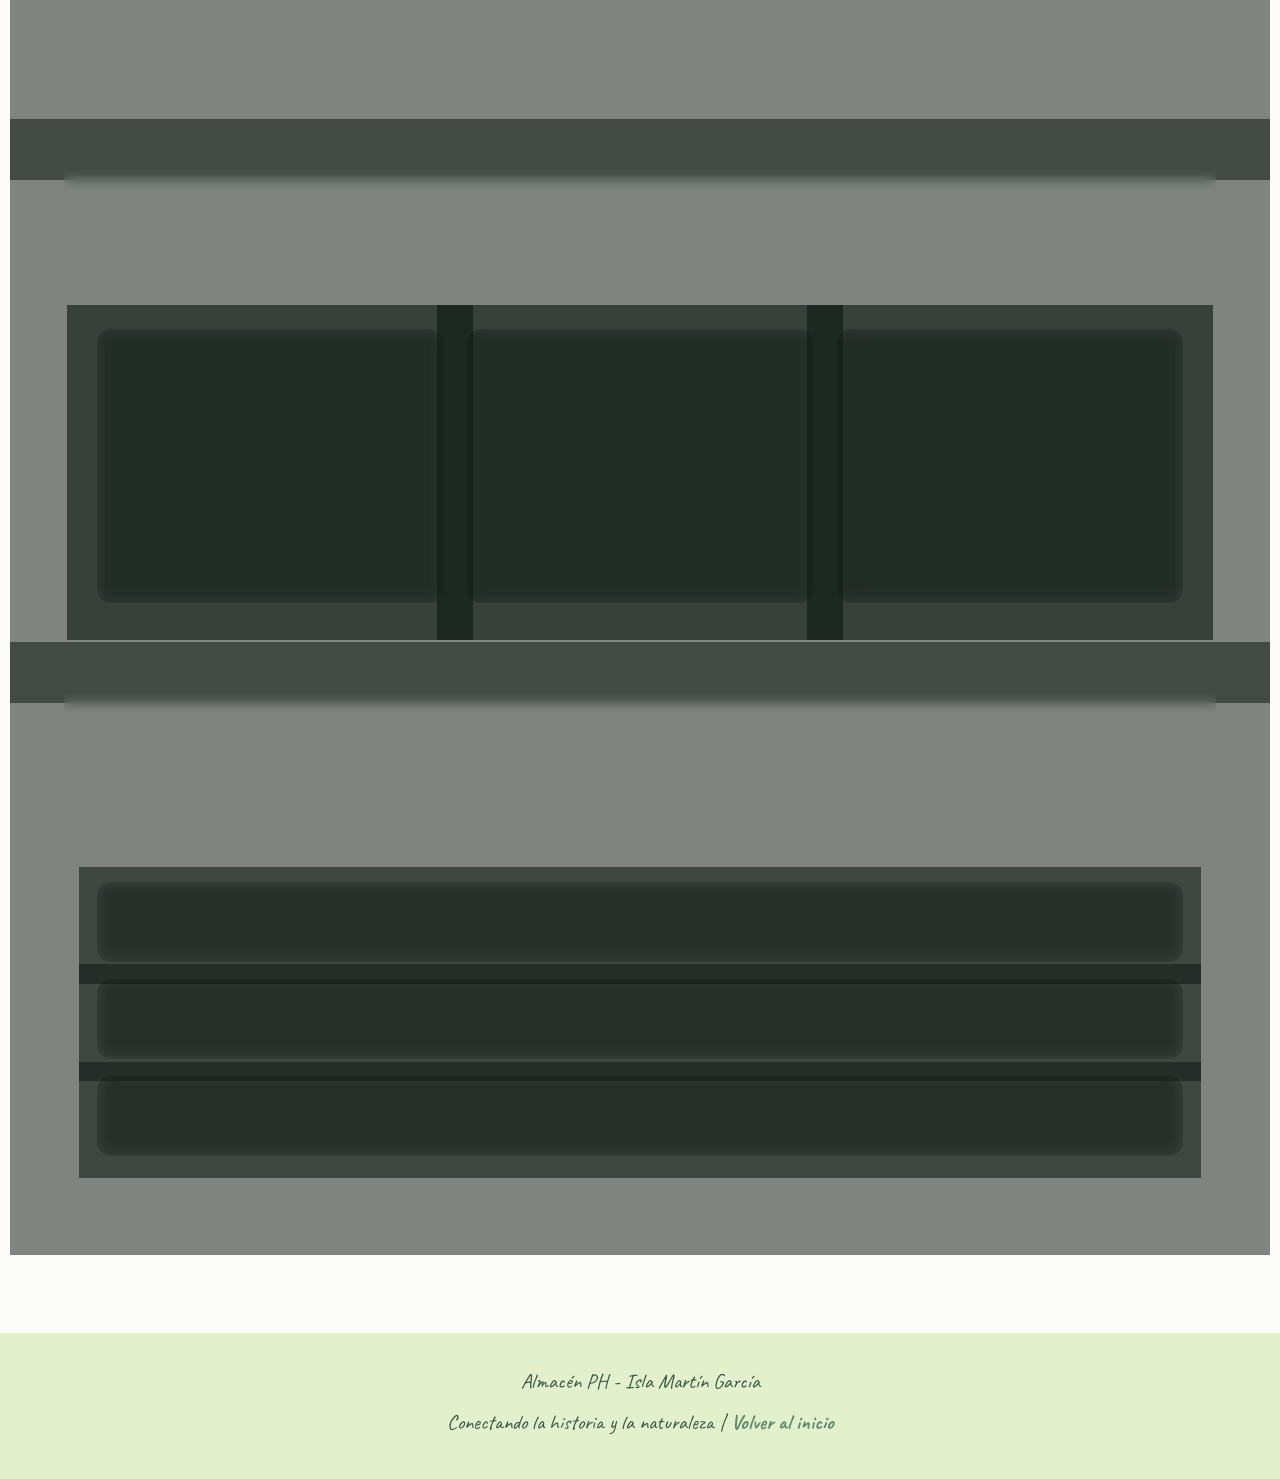
==== commit 39e197ec: "Instalar etiqueta de Google Analytics 4 (G-GD7HZYZSVD) en index e historia" ====
--- a/historia.html
+++ b/historia.html
@@ -1,6 +1,15 @@
 <!DOCTYPE html>
 <html lang="es">
 <head>
+    <!-- Google tag (gtag.js) -->
+    <script async src="https://www.googletagmanager.com/gtag/js?id=G-GD7HZYZSVD"></script>
+    <script>
+      window.dataLayer = window.dataLayer || [];
+      function gtag(){dataLayer.push(arguments);}
+      gtag('js', new Date());
+
+      gtag('config', 'G-GD7HZYZSVD');
+    </script>
     <meta charset="UTF-8">
     <meta name="viewport" content="width=device-width, initial-scale=1.0">
     <title>Historia - Isla Martín García</title>
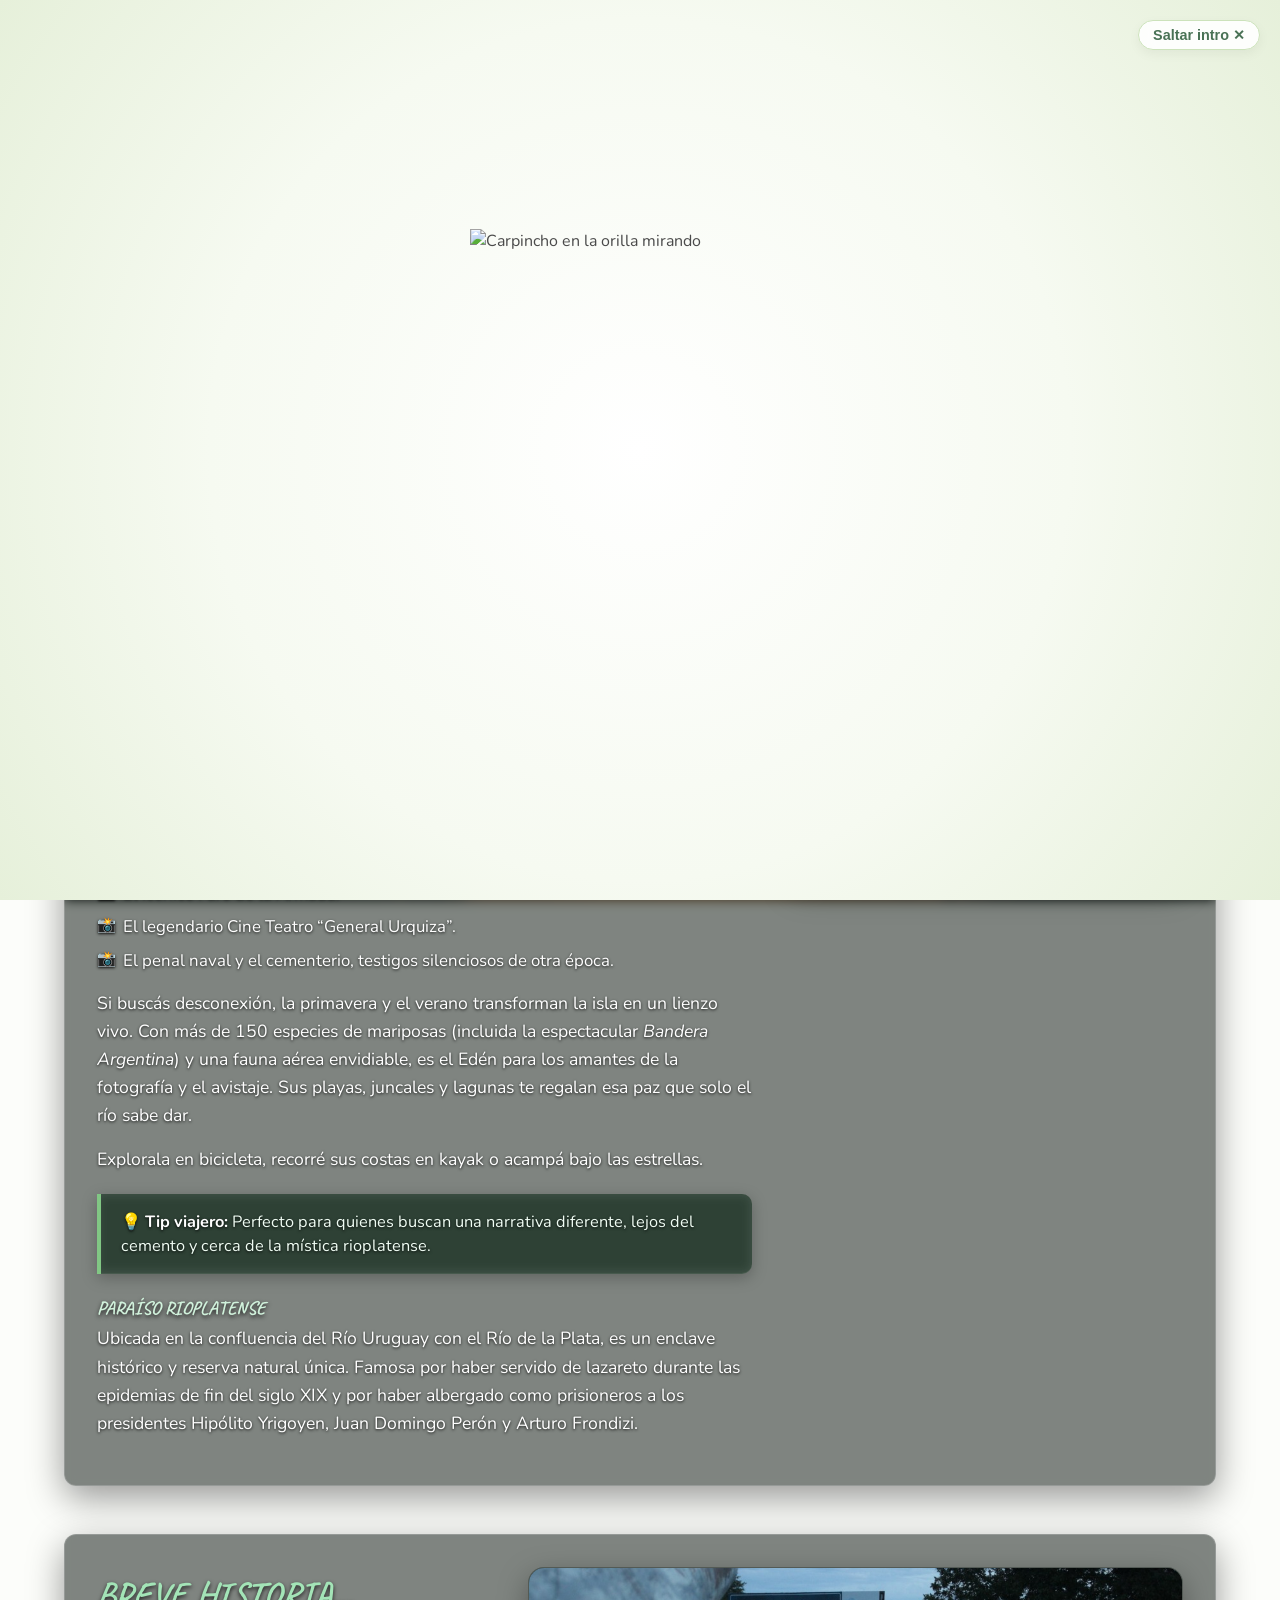
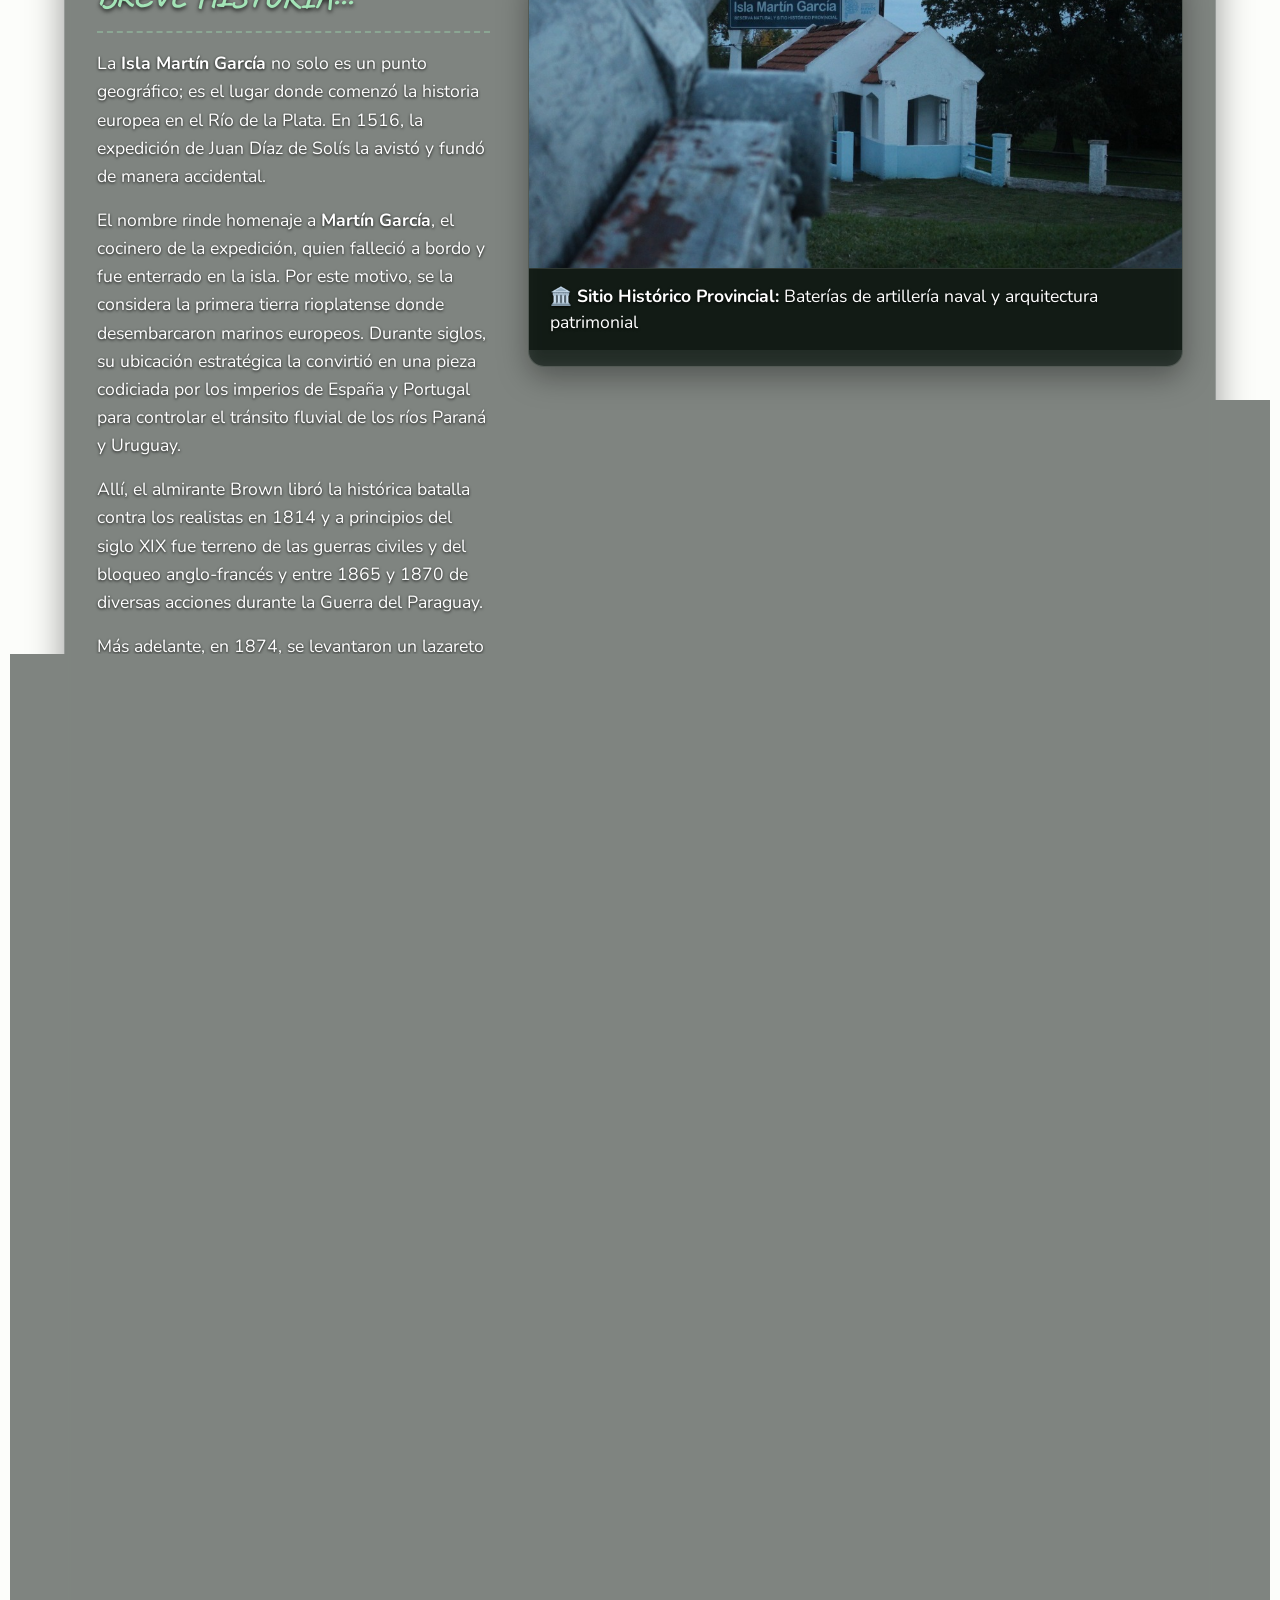
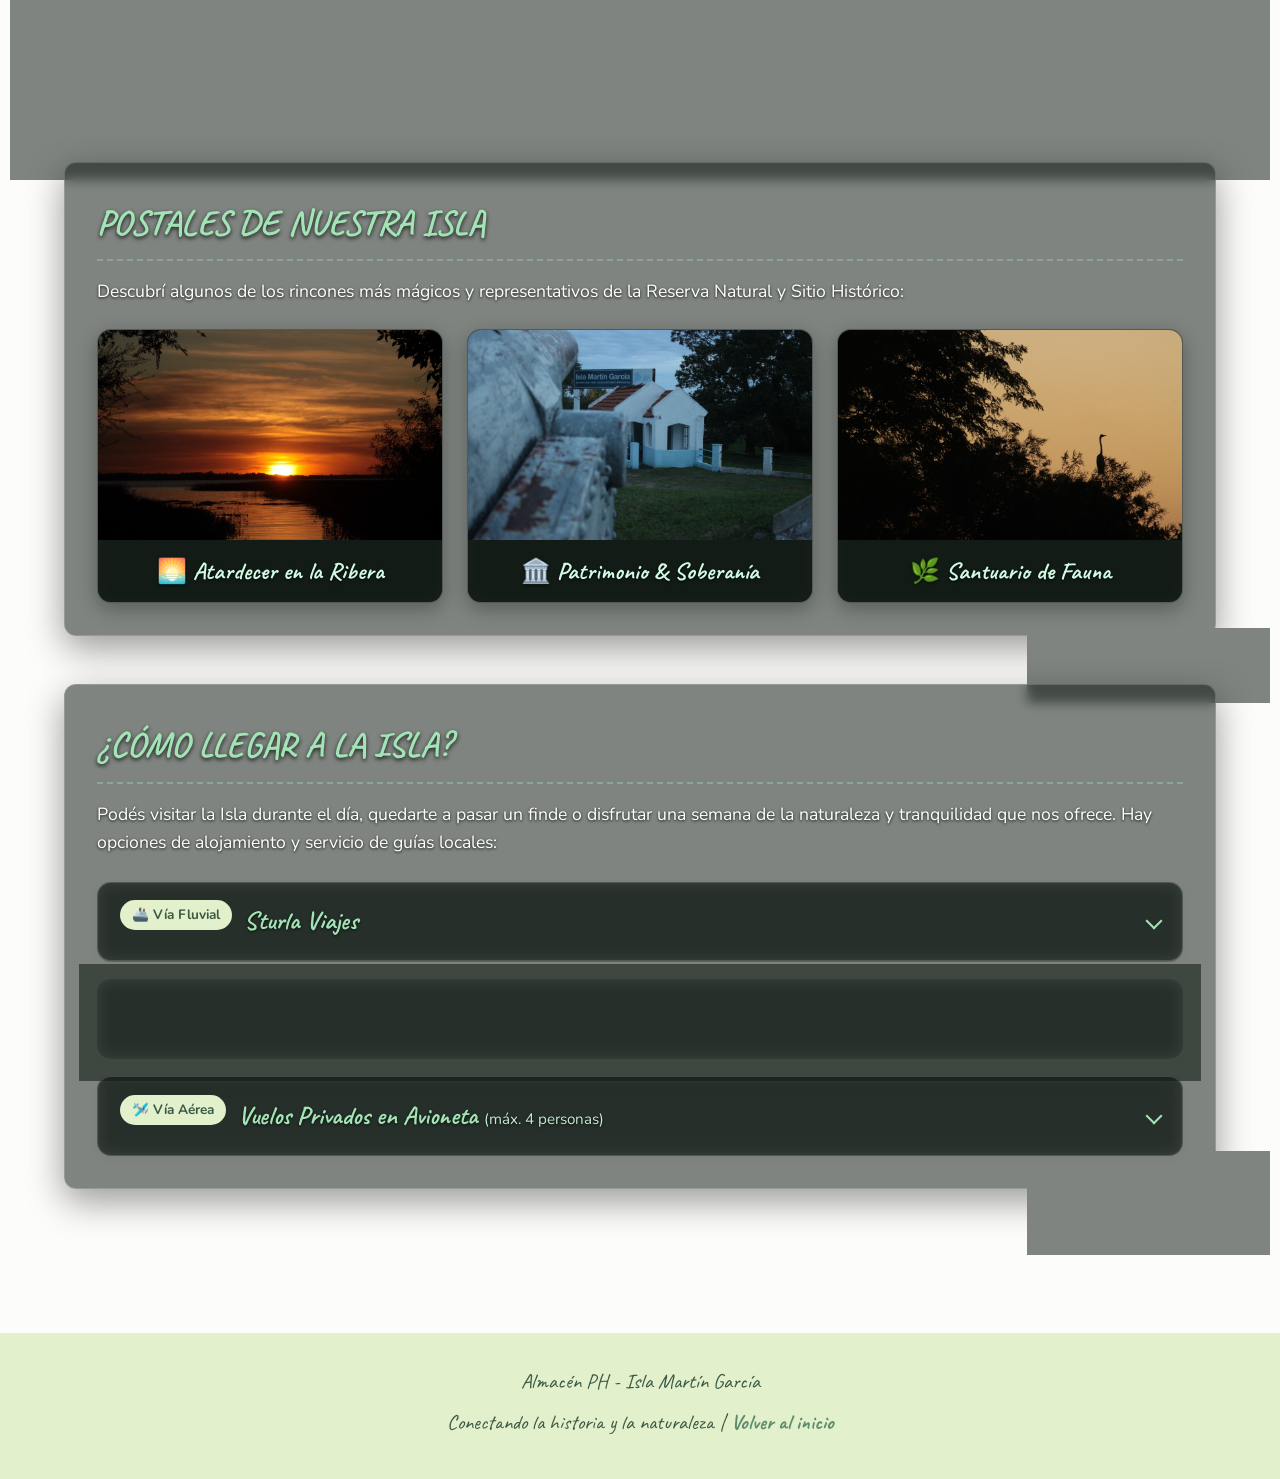
==== commit 92280fa9: "Mejoras integrales de SEO: sitemap.xml, robots.txt, Schema LocalBusiness, encabezados h1 y seccion d" ====
--- a/historia.html
+++ b/historia.html
@@ -12,8 +12,46 @@
     </script>
     <meta charset="UTF-8">
     <meta name="viewport" content="width=device-width, initial-scale=1.0">
-    <title>Historia - Isla Martín García</title>
-    <link rel="stylesheet" href="styles.css?v=4.3">
+    <title>Historia - Isla Martín García | Almacén PH</title>
+    <meta name="description" content="Descubrí la historia viva de la Isla Martín García y visitá Almacén PH durante tu recorrido histórico y natural.">
+
+    <!-- Favicon & Iconos oficiales para Google, Navegadores y Móviles -->
+    <link rel="icon" type="image/x-icon" href="favicon.ico">
+    <link rel="shortcut icon" type="image/x-icon" href="favicon.ico">
+    <link rel="icon" type="image/png" sizes="48x48" href="favicon-48x48.png">
+    <link rel="icon" type="image/png" sizes="32x32" href="favicon-32x32.png">
+    <link rel="icon" type="image/png" sizes="16x16" href="favicon-16x16.png">
+    <link rel="apple-touch-icon" sizes="180x180" href="apple-touch-icon.png">
+    <link rel="manifest" href="site.webmanifest">
+    <meta name="theme-color" content="#2b472a">
+
+    <!-- Metadatos para compartir en Redes Sociales y WhatsApp (Open Graph) -->
+    <meta property="og:type" content="website">
+    <meta property="og:url" content="https://almacenph.com/historia.html">
+    <meta property="og:title" content="Historia - Isla Martín García | Almacén PH">
+    <meta property="og:description" content="Descubrí la historia viva de la Isla Martín García y visitá Almacén PH durante tu recorrido.">
+    <meta property="og:image" content="https://almacenph.com/img/almacen-ph-logo.png">
+
+        <!-- Datos estructurados Schema.org para Google (Guía Turística e Histórica) -->
+    <script type="application/ld+json">
+    {
+      "@context": "https://schema.org",
+      "@type": "TouristDestination",
+      "name": "Isla Martín García",
+      "description": "Reserva Natural y Sitio Histórico Nacional en el Río de la Plata. Atractivos históricos, naturaleza, fauna y servicios locales de Almacén PH.",
+      "url": "https://almacenph.com/historia.html",
+      "geo": {
+        "@type": "GeoCoordinates",
+        "latitude": -34.1870388,
+        "longitude": -58.2570188
+      },
+      "containedInPlace": {
+        "@type": "AdministrativeArea",
+        "name": "Provincia de Buenos Aires, Argentina"
+      }
+    }
+    </script>
+    <link rel="stylesheet" href="styles.css?v=4.4">
     <style>
         /* Estilos críticos para asegurar carga instantánea y responsiva en celulares */
         .intro-splash {
@@ -132,7 +170,7 @@
     </header>
 
     <section class="hero">
-        <h2>MARTÍN GARCÍA</h2>
+        <h1 class="hero-title">MARTÍN GARCÍA</h1>
         <p class="cursive-text">Una isla que enamora con su belleza natural y te envuelve en su historia</p>
     </section>
 
--- a/styles.css
+++ b/styles.css
@@ -92,6 +92,7 @@
     border-bottom: 2px solid #e2f0cb;
 }
 
+.hero h1,
 .hero h2 {
     font-size: 3.5rem;
     margin-bottom: 1rem;
@@ -358,7 +359,8 @@
         padding: 4.5rem 5%;
         background-position: center 65%;
     }
-    .hero h2 {
+    .hero h1,
+.hero h2 {
         font-size: 2.5rem;
     }
     main.historia-main-container {
